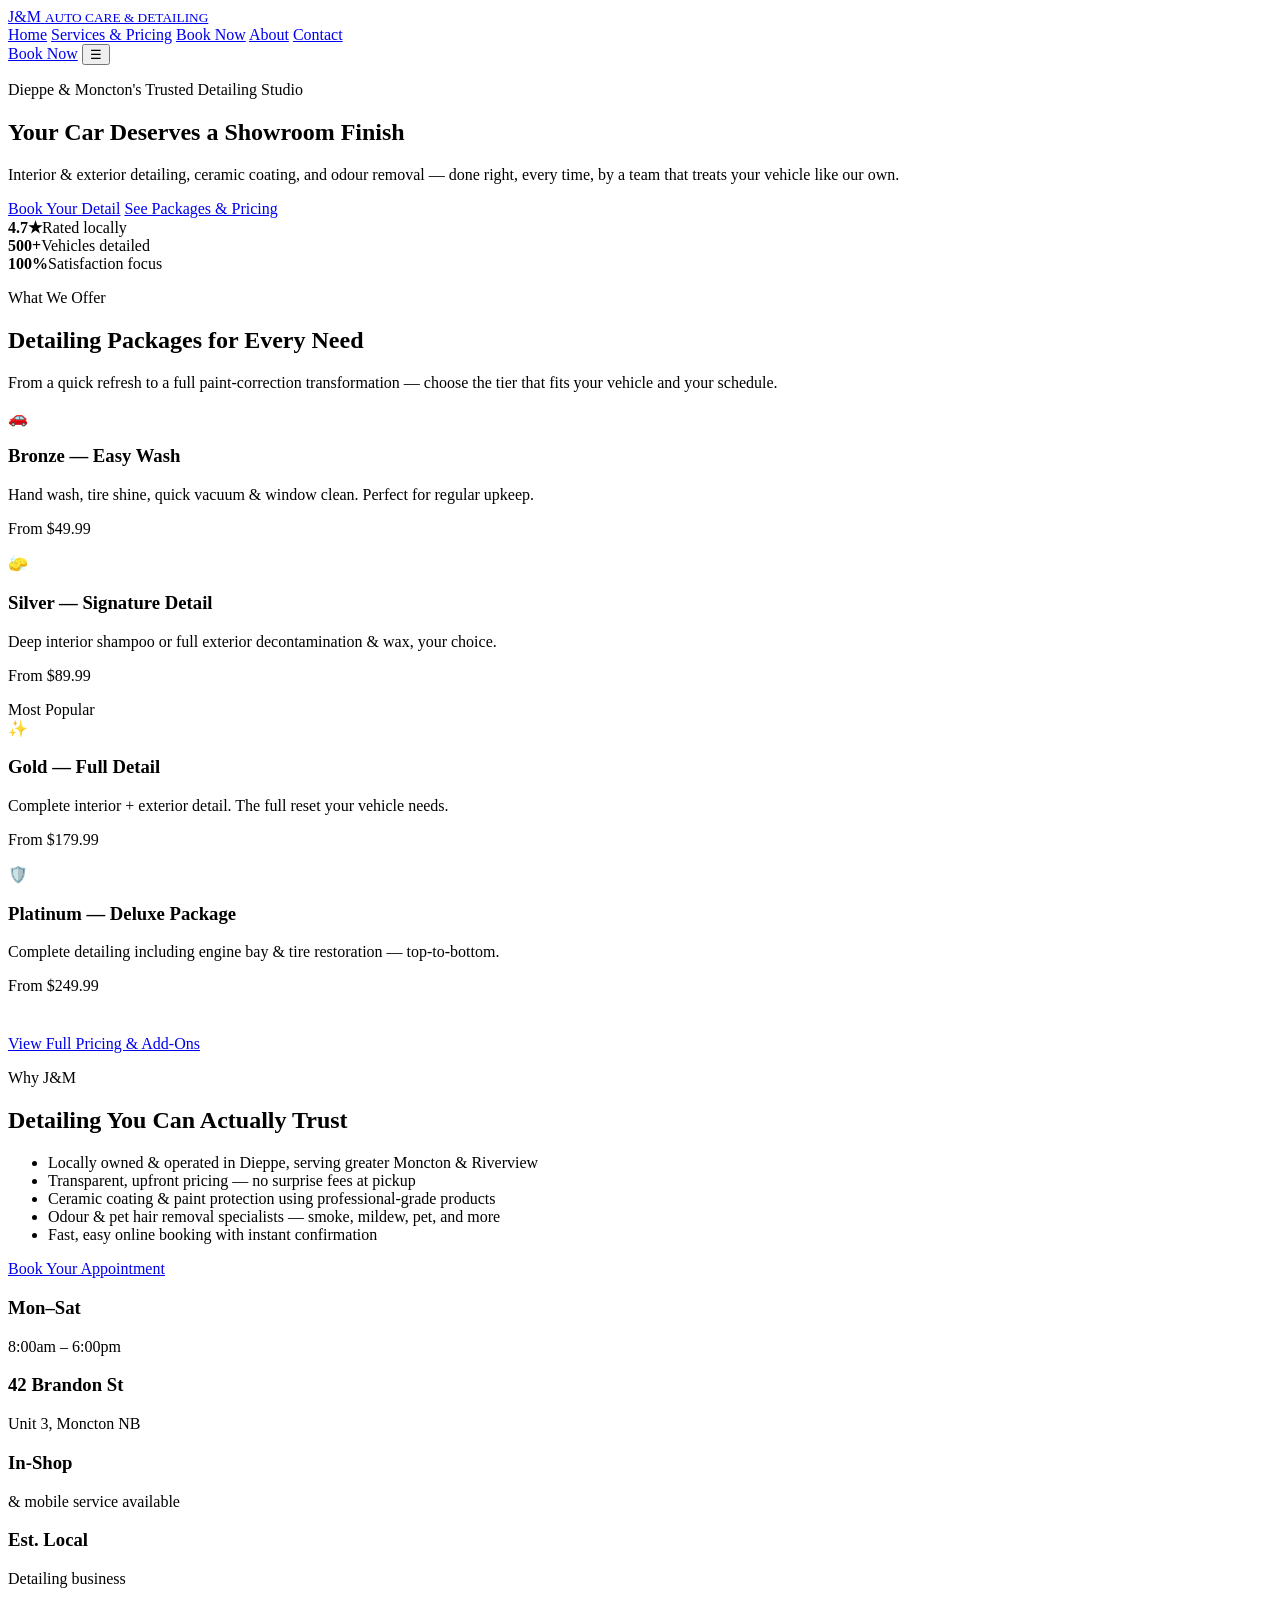
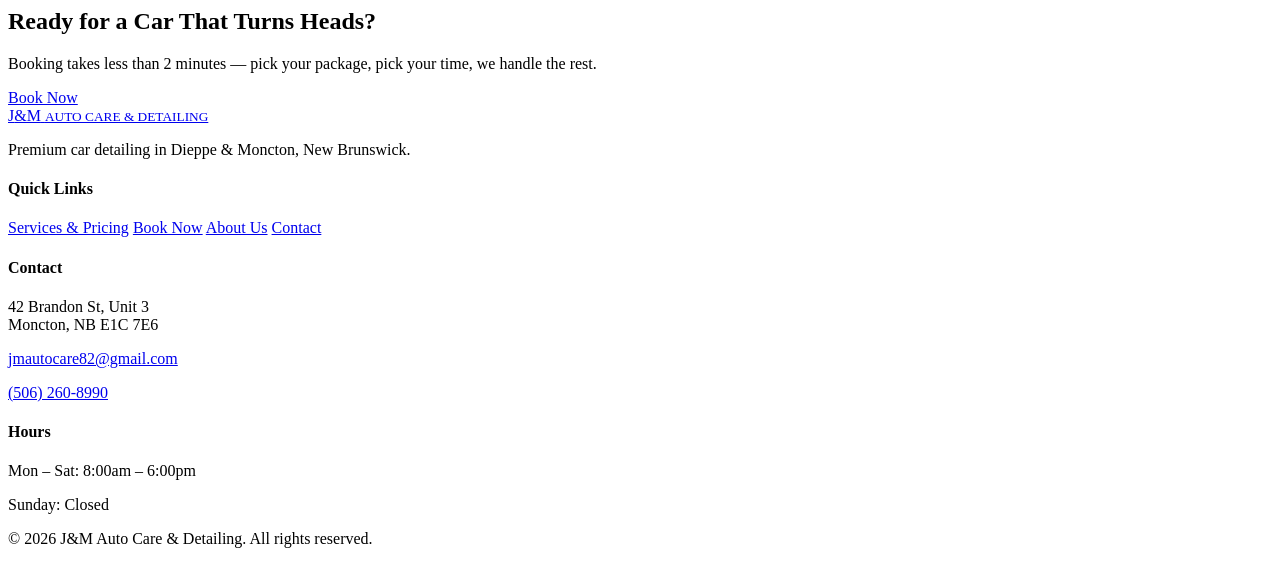
==== index.html @ 4fee1fb7 "Add homepage" ====
<!DOCTYPE html>
<html lang="en">
<head>
<meta charset="UTF-8">
<meta name="viewport" content="width=device-width, initial-scale=1.0">
<title>J&M Auto Care & Detailing | Premium Car Detailing in Dieppe & Moncton, NB</title>
<meta name="description" content="J&M Auto Care & Detailing offers premium interior & exterior car detailing, ceramic coating, and odour removal in Dieppe, Moncton & Riverview, NB. Book online in minutes.">
<link rel="stylesheet" href="style.css">
<link rel="preconnect" href="https://fonts.googleapis.com">
<link href="https://fonts.googleapis.com/css2?family=Poppins:wght@400;500;600;700;800&family=Playfair+Display:wght@700;800&display=swap" rel="stylesheet">
</head>
<body>

<header class="site-header">
  <div class="container header-inner">
    <a href="index.html" class="logo">J<span>&M</span> <small>AUTO CARE &amp; DETAILING</small></a>
    <nav class="main-nav" id="mainNav">
      <a href="index.html" class="active">Home</a>
      <a href="services.html">Services &amp; Pricing</a>
      <a href="booking.html">Book Now</a>
      <a href="about.html">About</a>
      <a href="contact.html">Contact</a>
    </nav>
    <a href="booking.html" class="btn btn-primary nav-cta">Book Now</a>
    <button class="hamburger" id="hamburger" aria-label="Menu">☰</button>
  </div>
</header>

<section class="hero">
  <div class="hero-overlay"></div>
  <div class="container hero-content">
    <p class="eyebrow">Dieppe &amp; Moncton's Trusted Detailing Studio</p>
    <h1>Your Car Deserves a <span>Showroom Finish</span></h1>
    <p class="hero-sub">Interior &amp; exterior detailing, ceramic coating, and odour removal — done right, every time, by a team that treats your vehicle like our own.</p>
    <div class="hero-actions">
      <a href="booking.html" class="btn btn-primary btn-lg">Book Your Detail</a>
      <a href="services.html" class="btn btn-outline btn-lg">See Packages &amp; Pricing</a>
    </div>
    <div class="hero-trust">
      <div class="trust-item"><strong>4.7★</strong><span>Rated locally</span></div>
      <div class="trust-item"><strong>500+</strong><span>Vehicles detailed</span></div>
      <div class="trust-item"><strong>100%</strong><span>Satisfaction focus</span></div>
    </div>
  </div>
</section>

<section class="section services-teaser">
  <div class="container">
    <p class="eyebrow center">What We Offer</p>
    <h2 class="center">Detailing Packages for Every Need</h2>
    <p class="section-sub center">From a quick refresh to a full paint-correction transformation — choose the tier that fits your vehicle and your schedule.</p>
    <div class="cards-grid">
      <div class="service-card">
        <div class="card-icon">🚗</div>
        <h3>Bronze — Easy Wash</h3>
        <p>Hand wash, tire shine, quick vacuum &amp; window clean. Perfect for regular upkeep.</p>
        <p class="price-from">From $49.99</p>
      </div>
      <div class="service-card">
        <div class="card-icon">🧽</div>
        <h3>Silver — Signature Detail</h3>
        <p>Deep interior shampoo or full exterior decontamination &amp; wax, your choice.</p>
        <p class="price-from">From $89.99</p>
      </div>
      <div class="service-card featured">
        <div class="badge">Most Popular</div>
        <div class="card-icon">✨</div>
        <h3>Gold — Full Detail</h3>
        <p>Complete interior + exterior detail. The full reset your vehicle needs.</p>
        <p class="price-from">From $179.99</p>
      </div>
      <div class="service-card">
        <div class="card-icon">🛡️</div>
        <h3>Platinum — Deluxe Package</h3>
        <p>Complete detailing including engine bay &amp; tire restoration — top-to-bottom.</p>
        <p class="price-from">From $249.99</p>
      </div>
    </div>
    <div class="center" style="margin-top:2.5rem;">
      <a href="services.html" class="btn btn-primary">View Full Pricing &amp; Add-Ons</a>
    </div>
  </div>
</section>

<section class="section why-us alt-bg">
  <div class="container why-grid">
    <div>
      <p class="eyebrow">Why J&amp;M</p>
      <h2>Detailing You Can Actually Trust</h2>
      <ul class="check-list">
        <li>Locally owned &amp; operated in Dieppe, serving greater Moncton &amp; Riverview</li>
        <li>Transparent, upfront pricing — no surprise fees at pickup</li>
        <li>Ceramic coating &amp; paint protection using professional-grade products</li>
        <li>Odour &amp; pet hair removal specialists — smoke, mildew, pet, and more</li>
        <li>Fast, easy online booking with instant confirmation</li>
      </ul>
      <a href="booking.html" class="btn btn-primary">Book Your Appointment</a>
    </div>
    <div class="why-stats">
      <div class="stat-box"><h3>Mon–Sat</h3><p>8:00am – 6:00pm</p></div>
      <div class="stat-box"><h3>42 Brandon St</h3><p>Unit 3, Moncton NB</p></div>
      <div class="stat-box"><h3>In-Shop</h3><p>&amp; mobile service available</p></div>
      <div class="stat-box"><h3>Est. Local</h3><p>Detailing business</p></div>
    </div>
  </div>
</section>

<section class="section cta-band">
  <div class="container center">
    <h2>Ready for a Car That Turns Heads?</h2>
    <p>Booking takes less than 2 minutes — pick your package, pick your time, we handle the rest.</p>
    <a href="booking.html" class="btn btn-primary btn-lg">Book Now</a>
  </div>
</section>

<footer class="site-footer">
  <div class="container footer-grid">
    <div>
      <a href="index.html" class="logo footer-logo">J<span>&M</span> <small>AUTO CARE &amp; DETAILING</small></a>
      <p>Premium car detailing in Dieppe &amp; Moncton, New Brunswick.</p>
    </div>
    <div>
      <h4>Quick Links</h4>
      <a href="services.html">Services &amp; Pricing</a>
      <a href="booking.html">Book Now</a>
      <a href="about.html">About Us</a>
      <a href="contact.html">Contact</a>
    </div>
    <div>
      <h4>Contact</h4>
      <p>42 Brandon St, Unit 3<br>Moncton, NB E1C 7E6</p>
      <p><a href="mailto:jmautocare82@gmail.com">jmautocare82@gmail.com</a></p>
      <p><a href="tel:+15062608990">(506) 260-8990</a></p>
    </div>
    <div>
      <h4>Hours</h4>
      <p>Mon – Sat: 8:00am – 6:00pm</p>
      <p>Sunday: Closed</p>
    </div>
  </div>
  <div class="container footer-bottom">
    <p>&copy; 2026 J&amp;M Auto Care &amp; Detailing. All rights reserved.</p>
  </div>
</footer>

<script src="script.js"></script>
</body>
</html>
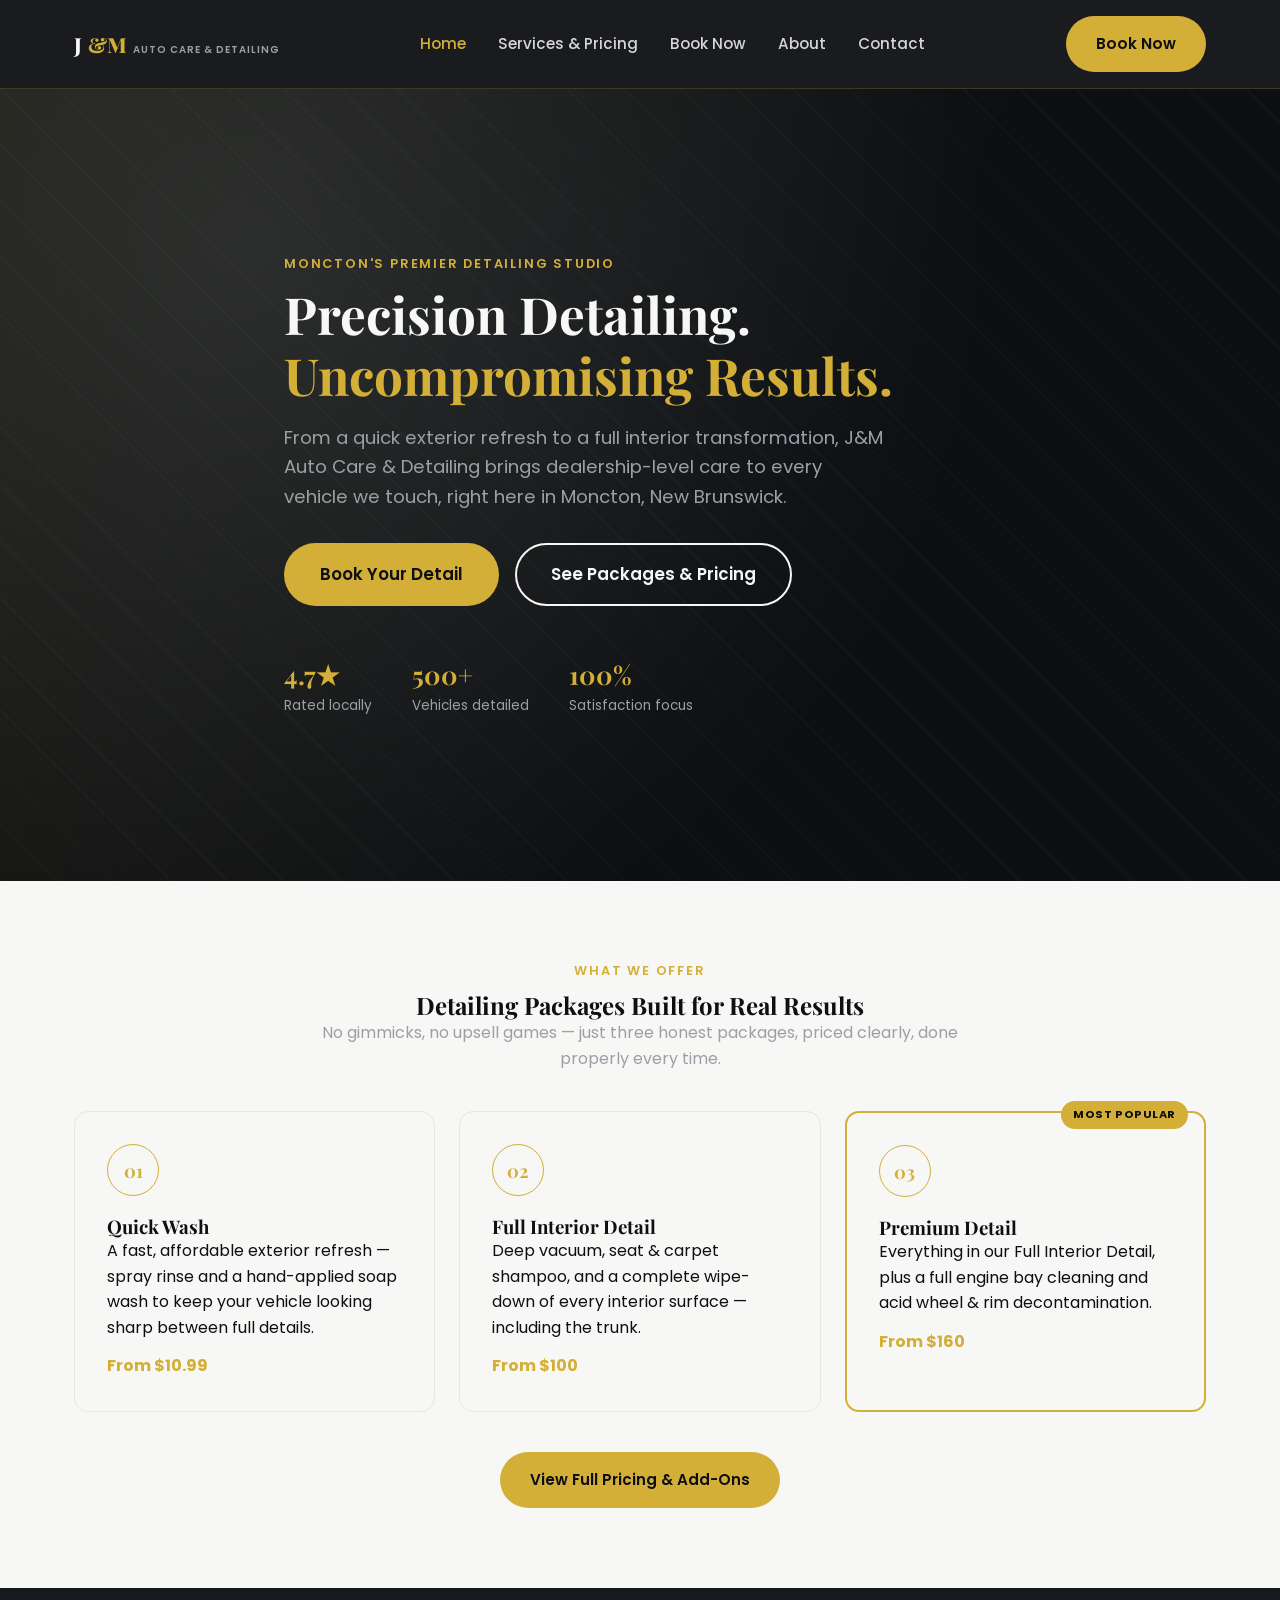
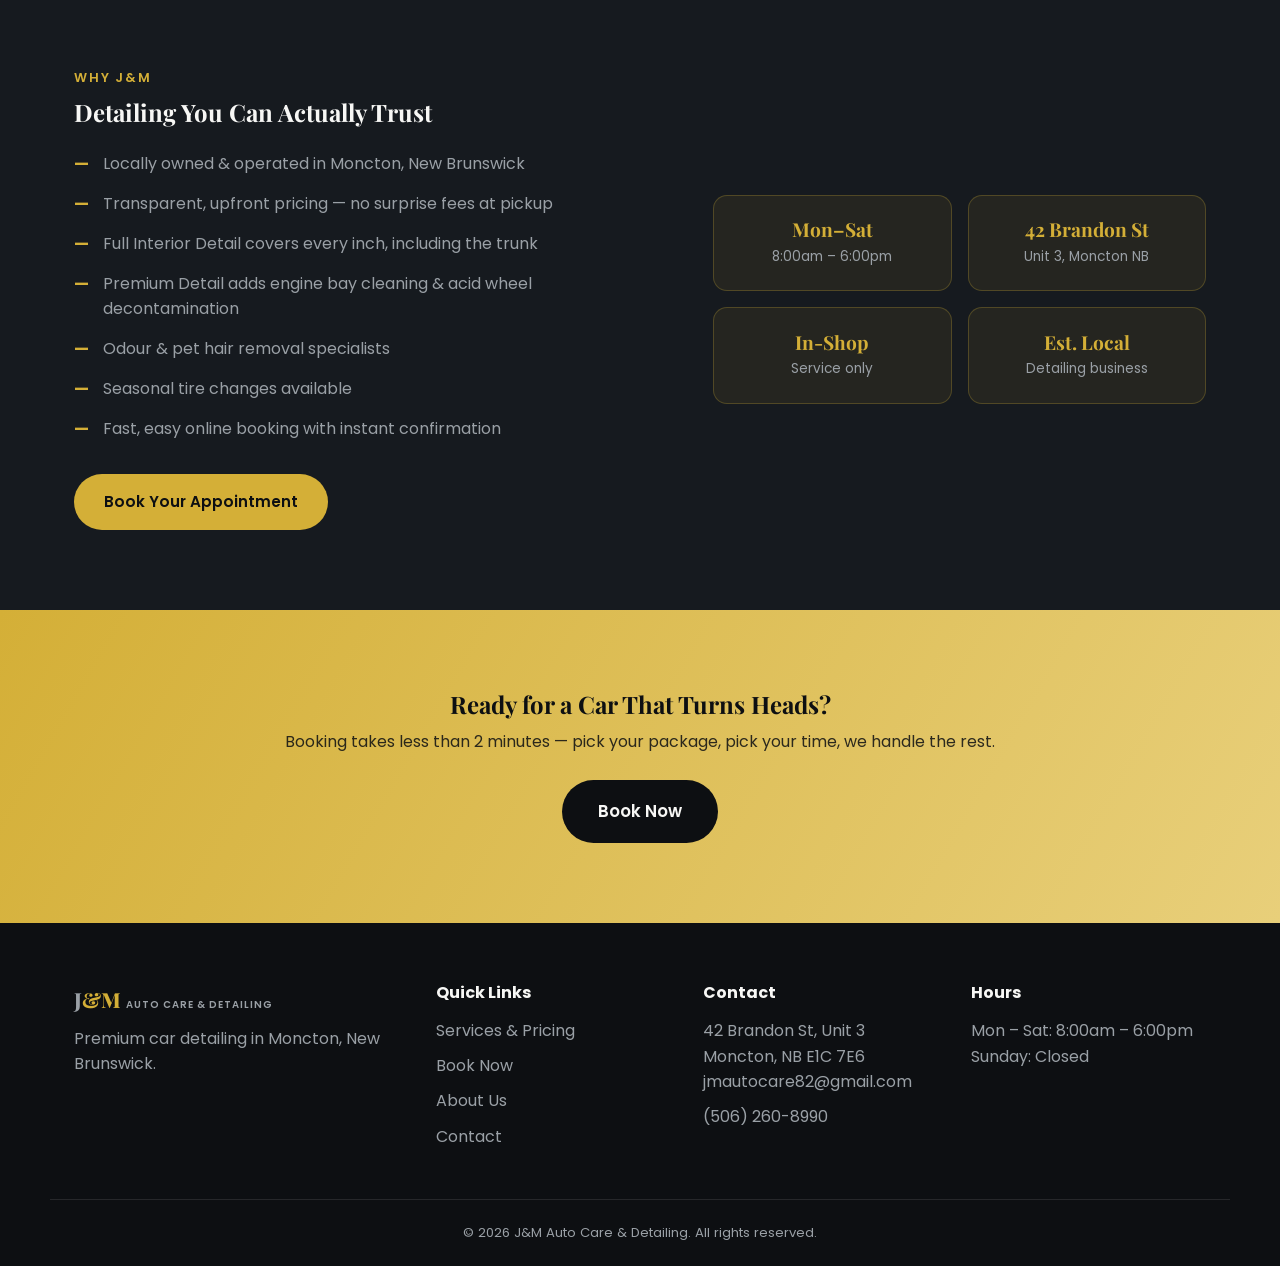
==== commit 380b8069: "Rebrand to Moncton-only, update pricing (Quick Wash, Full Interior, Premium), remove ceramic coating" ====
--- a/index.html
+++ b/index.html
@@ -3,8 +3,8 @@
 <head>
 <meta charset="UTF-8">
 <meta name="viewport" content="width=device-width, initial-scale=1.0">
-<title>J&M Auto Care & Detailing | Premium Car Detailing in Dieppe & Moncton, NB</title>
-<meta name="description" content="J&M Auto Care & Detailing offers premium interior & exterior car detailing, ceramic coating, and odour removal in Dieppe, Moncton & Riverview, NB. Book online in minutes.">
+<title>J&M Auto Care & Detailing | Premium Car Detailing in Moncton, NB</title>
+<meta name="description" content="J&M Auto Care & Detailing offers professional interior and exterior car detailing in Moncton, New Brunswick. Full interior detail, premium detail, and quick wash packages. Book online today.">
 <link rel="stylesheet" href="style.css">
 <link rel="preconnect" href="https://fonts.googleapis.com">
 <link href="https://fonts.googleapis.com/css2?family=Poppins:wght@400;500;600;700;800&family=Playfair+Display:wght@700;800&display=swap" rel="stylesheet">
@@ -22,22 +22,22 @@
       <a href="contact.html">Contact</a>
     </nav>
     <a href="booking.html" class="btn btn-primary nav-cta">Book Now</a>
-    <button class="hamburger" id="hamburger" aria-label="Menu">☰</button>
+    <button class="hamburger" id="hamburger" aria-label="Menu">&#9776;</button>
   </div>
 </header>
 
 <section class="hero">
   <div class="hero-overlay"></div>
   <div class="container hero-content">
-    <p class="eyebrow">Dieppe &amp; Moncton's Trusted Detailing Studio</p>
-    <h1>Your Car Deserves a <span>Showroom Finish</span></h1>
-    <p class="hero-sub">Interior &amp; exterior detailing, ceramic coating, and odour removal — done right, every time, by a team that treats your vehicle like our own.</p>
+    <p class="eyebrow">Moncton's Premier Detailing Studio</p>
+    <h1>Precision Detailing. <span>Uncompromising Results.</span></h1>
+    <p class="hero-sub">From a quick exterior refresh to a full interior transformation, J&amp;M Auto Care &amp; Detailing brings dealership-level care to every vehicle we touch, right here in Moncton, New Brunswick.</p>
     <div class="hero-actions">
       <a href="booking.html" class="btn btn-primary btn-lg">Book Your Detail</a>
       <a href="services.html" class="btn btn-outline btn-lg">See Packages &amp; Pricing</a>
     </div>
     <div class="hero-trust">
-      <div class="trust-item"><strong>4.7★</strong><span>Rated locally</span></div>
+      <div class="trust-item"><strong>4.7&#9733;</strong><span>Rated locally</span></div>
       <div class="trust-item"><strong>500+</strong><span>Vehicles detailed</span></div>
       <div class="trust-item"><strong>100%</strong><span>Satisfaction focus</span></div>
     </div>
@@ -47,33 +47,27 @@
 <section class="section services-teaser">
   <div class="container">
     <p class="eyebrow center">What We Offer</p>
-    <h2 class="center">Detailing Packages for Every Need</h2>
-    <p class="section-sub center">From a quick refresh to a full paint-correction transformation — choose the tier that fits your vehicle and your schedule.</p>
+    <h2 class="center">Detailing Packages Built for Real Results</h2>
+    <p class="section-sub center">No gimmicks, no upsell games — just three honest packages, priced clearly, done properly every time.</p>
     <div class="cards-grid">
       <div class="service-card">
-        <div class="card-icon">🚗</div>
-        <h3>Bronze — Easy Wash</h3>
-        <p>Hand wash, tire shine, quick vacuum &amp; window clean. Perfect for regular upkeep.</p>
-        <p class="price-from">From $49.99</p>
+        <div class="card-badge">01</div>
+        <h3>Quick Wash</h3>
+        <p>A fast, affordable exterior refresh — spray rinse and a hand-applied soap wash to keep your vehicle looking sharp between full details.</p>
+        <p class="price-from">From $10.99</p>
       </div>
       <div class="service-card">
-        <div class="card-icon">🧽</div>
-        <h3>Silver — Signature Detail</h3>
-        <p>Deep interior shampoo or full exterior decontamination &amp; wax, your choice.</p>
-        <p class="price-from">From $89.99</p>
+        <div class="card-badge">02</div>
+        <h3>Full Interior Detail</h3>
+        <p>Deep vacuum, seat &amp; carpet shampoo, and a complete wipe-down of every interior surface — including the trunk.</p>
+        <p class="price-from">From $100</p>
       </div>
       <div class="service-card featured">
         <div class="badge">Most Popular</div>
-        <div class="card-icon">✨</div>
-        <h3>Gold — Full Detail</h3>
-        <p>Complete interior + exterior detail. The full reset your vehicle needs.</p>
-        <p class="price-from">From $179.99</p>
-      </div>
-      <div class="service-card">
-        <div class="card-icon">🛡️</div>
-        <h3>Platinum — Deluxe Package</h3>
-        <p>Complete detailing including engine bay &amp; tire restoration — top-to-bottom.</p>
-        <p class="price-from">From $249.99</p>
+        <div class="card-badge">03</div>
+        <h3>Premium Detail</h3>
+        <p>Everything in our Full Interior Detail, plus a full engine bay cleaning and acid wheel &amp; rim decontamination.</p>
+        <p class="price-from">From $160</p>
       </div>
     </div>
     <div class="center" style="margin-top:2.5rem;">
@@ -88,18 +82,20 @@
       <p class="eyebrow">Why J&amp;M</p>
       <h2>Detailing You Can Actually Trust</h2>
       <ul class="check-list">
-        <li>Locally owned &amp; operated in Dieppe, serving greater Moncton &amp; Riverview</li>
-        <li>Transparent, upfront pricing — no surprise fees at pickup</li>
-        <li>Ceramic coating &amp; paint protection using professional-grade products</li>
-        <li>Odour &amp; pet hair removal specialists — smoke, mildew, pet, and more</li>
+        <li>Locally owned &amp; operated in Moncton, New Brunswick</li>
+        <li>Transparent, upfront pricing &mdash; no surprise fees at pickup</li>
+        <li>Full Interior Detail covers every inch, including the trunk</li>
+        <li>Premium Detail adds engine bay cleaning &amp; acid wheel decontamination</li>
+        <li>Odour &amp; pet hair removal specialists</li>
+        <li>Seasonal tire changes available</li>
         <li>Fast, easy online booking with instant confirmation</li>
       </ul>
       <a href="booking.html" class="btn btn-primary">Book Your Appointment</a>
     </div>
     <div class="why-stats">
-      <div class="stat-box"><h3>Mon–Sat</h3><p>8:00am – 6:00pm</p></div>
+      <div class="stat-box"><h3>Mon&ndash;Sat</h3><p>8:00am &ndash; 6:00pm</p></div>
       <div class="stat-box"><h3>42 Brandon St</h3><p>Unit 3, Moncton NB</p></div>
-      <div class="stat-box"><h3>In-Shop</h3><p>&amp; mobile service available</p></div>
+      <div class="stat-box"><h3>In-Shop</h3><p>Service only</p></div>
       <div class="stat-box"><h3>Est. Local</h3><p>Detailing business</p></div>
     </div>
   </div>
@@ -108,7 +104,7 @@
 <section class="section cta-band">
   <div class="container center">
     <h2>Ready for a Car That Turns Heads?</h2>
-    <p>Booking takes less than 2 minutes — pick your package, pick your time, we handle the rest.</p>
+    <p>Booking takes less than 2 minutes &mdash; pick your package, pick your time, we handle the rest.</p>
     <a href="booking.html" class="btn btn-primary btn-lg">Book Now</a>
   </div>
 </section>
@@ -117,7 +113,7 @@
   <div class="container footer-grid">
     <div>
       <a href="index.html" class="logo footer-logo">J<span>&M</span> <small>AUTO CARE &amp; DETAILING</small></a>
-      <p>Premium car detailing in Dieppe &amp; Moncton, New Brunswick.</p>
+      <p>Premium car detailing in Moncton, New Brunswick.</p>
     </div>
     <div>
       <h4>Quick Links</h4>
@@ -134,7 +130,7 @@
     </div>
     <div>
       <h4>Hours</h4>
-      <p>Mon – Sat: 8:00am – 6:00pm</p>
+      <p>Mon &ndash; Sat: 8:00am &ndash; 6:00pm</p>
       <p>Sunday: Closed</p>
     </div>
   </div>
--- a/style.css
+++ b/style.css
@@ -0,0 +1,219 @@
+:root{
+  --charcoal:#0d0f12;
+  --charcoal-2:#161a1f;
+  --gold:#d4af37;
+  --gold-light:#e8cf7a;
+  --white:#f7f7f5;
+  --grey:#9aa0a6;
+  --radius:14px;
+  --shadow:0 10px 30px rgba(0,0,0,.25);
+}
+*{box-sizing:border-box;margin:0;padding:0;}
+body{
+  font-family:'Poppins',sans-serif;
+  color:var(--charcoal);
+  background:var(--white);
+  line-height:1.6;
+  -webkit-font-smoothing:antialiased;
+}
+h1,h2,h3,h4{font-family:'Playfair Display',serif;line-height:1.2;}
+a{text-decoration:none;color:inherit;}
+img{max-width:100%;display:block;}
+.container{max-width:1180px;margin:0 auto;padding:0 24px;}
+.center{text-align:center;}
+.section{padding:80px 0;}
+.alt-bg{background:var(--charcoal-2);color:var(--white);}
+.eyebrow{
+  color:var(--gold);
+  font-weight:600;
+  letter-spacing:.14em;
+  text-transform:uppercase;
+  font-size:.8rem;
+  margin-bottom:.6rem;
+}
+.eyebrow.center{text-align:center;}
+.section-sub{max-width:640px;margin:0 auto 2.5rem;color:var(--grey);}
+.btn{
+  display:inline-block;
+  padding:14px 28px;
+  border-radius:999px;
+  font-weight:600;
+  border:2px solid transparent;
+  cursor:pointer;
+  transition:all .25s ease;
+  font-size:.95rem;
+}
+.btn-primary{background:var(--gold);color:var(--charcoal);}
+.btn-primary:hover{background:var(--gold-light);transform:translateY(-2px);}
+.btn-outline{border-color:var(--white);color:var(--white);}
+.btn-outline:hover{background:var(--white);color:var(--charcoal);}
+.btn-lg{padding:16px 34px;font-size:1.05rem;}
+.btn-block{width:100%;text-align:center;}
+.site-header{
+  position:sticky;top:0;z-index:50;
+  background:rgba(13,15,18,.95);
+  backdrop-filter:blur(6px);
+  border-bottom:1px solid rgba(212,175,55,.2);
+}
+.header-inner{
+  display:flex;align-items:center;justify-content:space-between;
+  padding:16px 24px;
+}
+.logo{
+  font-family:'Playfair Display',serif;
+  font-weight:800;font-size:1.3rem;color:var(--white);
+  display:flex;align-items:baseline;gap:6px;
+}
+.logo span{color:var(--gold);}
+.logo small{font-family:'Poppins',sans-serif;font-size:.62rem;letter-spacing:.1em;color:var(--grey);font-weight:600;}
+.main-nav{display:flex;gap:2rem;}
+.main-nav a{color:var(--white);font-weight:500;font-size:.95rem;opacity:.85;transition:opacity .2s;}
+.main-nav a:hover,.main-nav a.active{opacity:1;color:var(--gold);}
+.nav-cta{display:inline-block;}
+.hamburger{display:none;background:none;border:none;color:var(--white);font-size:1.6rem;cursor:pointer;}
+@media (max-width:860px){
+  .main-nav{
+    position:absolute;top:100%;left:0;right:0;
+    background:var(--charcoal);
+    flex-direction:column;gap:0;
+    max-height:0;overflow:hidden;
+    transition:max-height .3s ease;
+  }
+  .main-nav.open{max-height:400px;}
+  .main-nav a{padding:16px 24px;border-bottom:1px solid rgba(255,255,255,.06);}
+  .nav-cta{display:none;}
+  .hamburger{display:block;}
+}
+.hero{
+  position:relative;
+  min-height:88vh;
+  display:flex;align-items:center;
+  background:radial-gradient(circle at 20% 20%, #23272d 0%, var(--charcoal) 60%);
+  color:var(--white);
+  overflow:hidden;
+}
+.hero-overlay{
+  position:absolute;inset:0;
+  background:
+    linear-gradient(120deg, rgba(212,175,55,.08), transparent 60%),
+    repeating-linear-gradient(45deg, rgba(255,255,255,.02) 0 2px, transparent 2px 40px);
+}
+.hero-content{position:relative;z-index:2;max-width:760px;}
+.hero h1{font-size:3.2rem;margin:.4rem 0 1rem;}
+.hero h1 span{color:var(--gold);}
+.hero-sub{color:var(--grey);font-size:1.15rem;max-width:600px;margin-bottom:2rem;}
+.hero-actions{display:flex;gap:1rem;flex-wrap:wrap;margin-bottom:3rem;}
+.hero-trust{display:flex;gap:2.5rem;flex-wrap:wrap;}
+.trust-item{display:flex;flex-direction:column;}
+.trust-item strong{font-size:1.6rem;color:var(--gold);font-family:'Playfair Display',serif;}
+.trust-item span{color:var(--grey);font-size:.85rem;}
+@media (max-width:640px){.hero h1{font-size:2.1rem;}}
+.page-hero{
+  background:linear-gradient(120deg,var(--charcoal) 0%, #23272d 100%);
+  color:var(--white);
+  padding:110px 0 60px;
+}
+.page-hero h1{font-size:2.6rem;margin:.4rem 0 1rem;}
+.page-hero .hero-sub{color:var(--grey);max-width:700px;}
+.cards-grid{
+  display:grid;
+  grid-template-columns:repeat(auto-fit,minmax(240px,1fr));
+  gap:1.5rem;
+}
+.service-card{
+  background:var(--white);
+  border:1px solid #e6e6e2;
+  border-radius:var(--radius);
+  padding:2rem;
+  position:relative;
+  transition:transform .25s ease, box-shadow .25s ease;
+}
+.service-card:hover{transform:translateY(-6px);box-shadow:var(--shadow);}
+.service-card.featured{border:2px solid var(--gold);}
+.card-badge{
+  width:52px;height:52px;
+  border:1.5px solid var(--gold);
+  border-radius:50%;
+  display:flex;align-items:center;justify-content:center;
+  font-family:'Playfair Display',serif;
+  font-weight:700;font-size:1.15rem;
+  color:var(--gold);
+  margin-bottom:1.2rem;
+}
+.price-from{color:var(--gold);font-weight:700;margin-top:.8rem;}
+.badge{
+  position:absolute;top:-12px;right:16px;
+  background:var(--gold);color:var(--charcoal);
+  font-size:.7rem;font-weight:700;padding:5px 12px;border-radius:999px;
+  letter-spacing:.05em;text-transform:uppercase;
+}
+.why-grid{display:grid;grid-template-columns:1.2fr 1fr;gap:3rem;align-items:center;}
+.check-list{list-style:none;margin:1.5rem 0 2rem;}
+.check-list li{padding-left:1.8rem;position:relative;margin-bottom:.9rem;color:var(--grey);}
+.check-list li::before{content:"\2014";position:absolute;left:0;color:var(--gold);font-weight:700;}
+.why-stats{display:grid;grid-template-columns:1fr 1fr;gap:1rem;}
+.stat-box{background:rgba(212,175,55,.08);border:1px solid rgba(212,175,55,.25);border-radius:var(--radius);padding:1.4rem;text-align:center;}
+.stat-box h3{color:var(--gold);font-size:1.2rem;margin-bottom:.3rem;}
+.stat-box p{color:var(--grey);font-size:.85rem;}
+@media(max-width:860px){.why-grid{grid-template-columns:1fr;}}
+.cta-band{background:linear-gradient(120deg,var(--gold) 0%, var(--gold-light) 100%);color:var(--charcoal);}
+.cta-band h2{margin-bottom:.6rem;}
+.cta-band p{margin-bottom:1.6rem;opacity:.85;}
+.cta-band .btn-primary{background:var(--charcoal);color:var(--white);}
+.cta-band .btn-primary:hover{background:#000;}
+.pricing-table-wrap{margin-bottom:3rem;overflow-x:auto;}
+.pricing-table-wrap h2{margin-bottom:1.2rem;}
+.pricing-table{width:100%;border-collapse:collapse;min-width:640px;}
+.pricing-table th,.pricing-table td{padding:16px;text-align:left;border-bottom:1px solid #e6e6e2;}
+.pricing-table th{background:var(--charcoal);color:var(--white);font-weight:600;}
+.pricing-table tr.highlight-row{background:rgba(212,175,55,.08);}
+.pricing-table .est{color:var(--grey);font-size:.78rem;}
+.tag{background:var(--gold);color:var(--charcoal);font-size:.65rem;padding:3px 10px;border-radius:999px;margin-left:8px;text-transform:uppercase;font-weight:700;}
+.mobile-note{background:var(--charcoal-2);color:var(--white);border-radius:var(--radius);padding:1.8rem;}
+.mobile-note h3{color:var(--gold);margin-bottom:.5rem;}
+.booking-layout{display:grid;grid-template-columns:2.2fr 1fr;gap:2.5rem;align-items:start;}
+.booking-form{background:var(--white);border:1px solid #e6e6e2;border-radius:var(--radius);padding:2rem;}
+.form-grid{display:grid;grid-template-columns:1fr 1fr;gap:1.2rem;}
+.form-field{display:flex;flex-direction:column;gap:.4rem;}
+.form-field.full-width{grid-column:1 / -1;}
+.form-field label{font-weight:600;font-size:.88rem;}
+.form-field input,.form-field select,.form-field textarea{
+  padding:12px 14px;border:1px solid #d8d8d3;border-radius:8px;
+  font-family:'Poppins',sans-serif;font-size:.95rem;background:#fff;
+}
+.form-field input:focus,.form-field select:focus,.form-field textarea:focus{outline:2px solid var(--gold);border-color:var(--gold);}
+.checkbox-grid{display:grid;grid-template-columns:1fr 1fr;gap:.6rem;}
+.checkbox-item{display:flex;align-items:center;gap:.5rem;font-size:.88rem;font-weight:400;flex-direction:row;}
+.in-shop-note{background:rgba(212,175,55,.08);border:1px solid rgba(212,175,55,.25);border-radius:8px;padding:.9rem 1.1rem;font-size:.85rem;color:#555;}
+.price-summary{
+  background:rgba(212,175,55,.1);border:1px solid rgba(212,175,55,.3);
+  border-radius:10px;padding:1rem 1.2rem;font-size:1.1rem;
+}
+.price-summary strong{color:var(--gold);font-size:1.4rem;margin-left:.5rem;}
+.price-disclaimer{font-size:.78rem;color:var(--grey);margin-top:.3rem;}
+.booking-form button{margin-top:1.6rem;}
+.form-status{margin-top:1rem;font-weight:600;text-align:center;min-height:1.4rem;}
+.form-status.success{color:#1a7d3c;}
+.form-status.error{color:#c0392b;}
+.booking-sidebar{
+  background:var(--charcoal);color:var(--white);border-radius:var(--radius);
+  padding:2rem;position:sticky;top:100px;
+}
+.booking-sidebar h3{color:var(--gold);margin-bottom:.6rem;}
+.booking-sidebar hr{border:none;border-top:1px solid rgba(255,255,255,.15);margin:1.2rem 0;}
+.sidebar-phone a{font-size:1.3rem;color:var(--gold);font-weight:700;}
+@media(max-width:900px){.booking-layout{grid-template-columns:1fr;}.form-grid{grid-template-columns:1fr;}}
+.about-content{max-width:900px;margin:0 auto;}
+.about-content p{margin-bottom:1.2rem;color:#3a3a3a;}
+.contact-grid{display:grid;grid-template-columns:1fr 1.3fr;gap:2.5rem;align-items:start;}
+.info-block{margin-bottom:1.6rem;}
+.info-block h3{margin-bottom:.3rem;color:var(--gold);font-size:1.1rem;}
+@media(max-width:860px){.contact-grid{grid-template-columns:1fr;}}
+.site-footer{background:var(--charcoal);color:var(--grey);padding:60px 0 0;}
+.footer-grid{display:grid;grid-template-columns:1.4fr 1fr 1fr 1fr;gap:2rem;padding-bottom:2.5rem;}
+.footer-grid h4{color:var(--white);margin-bottom:1rem;font-family:'Poppins',sans-serif;font-size:1rem;}
+.footer-grid a{display:block;color:var(--grey);margin-bottom:.6rem;}
+.footer-grid a:hover{color:var(--gold);}
+.footer-logo{margin-bottom:.8rem;}
+.footer-bottom{border-top:1px solid rgba(255,255,255,.1);padding:1.4rem 0;text-align:center;font-size:.82rem;}
+@media(max-width:860px){.footer-grid{grid-template-columns:1fr 1fr;}}
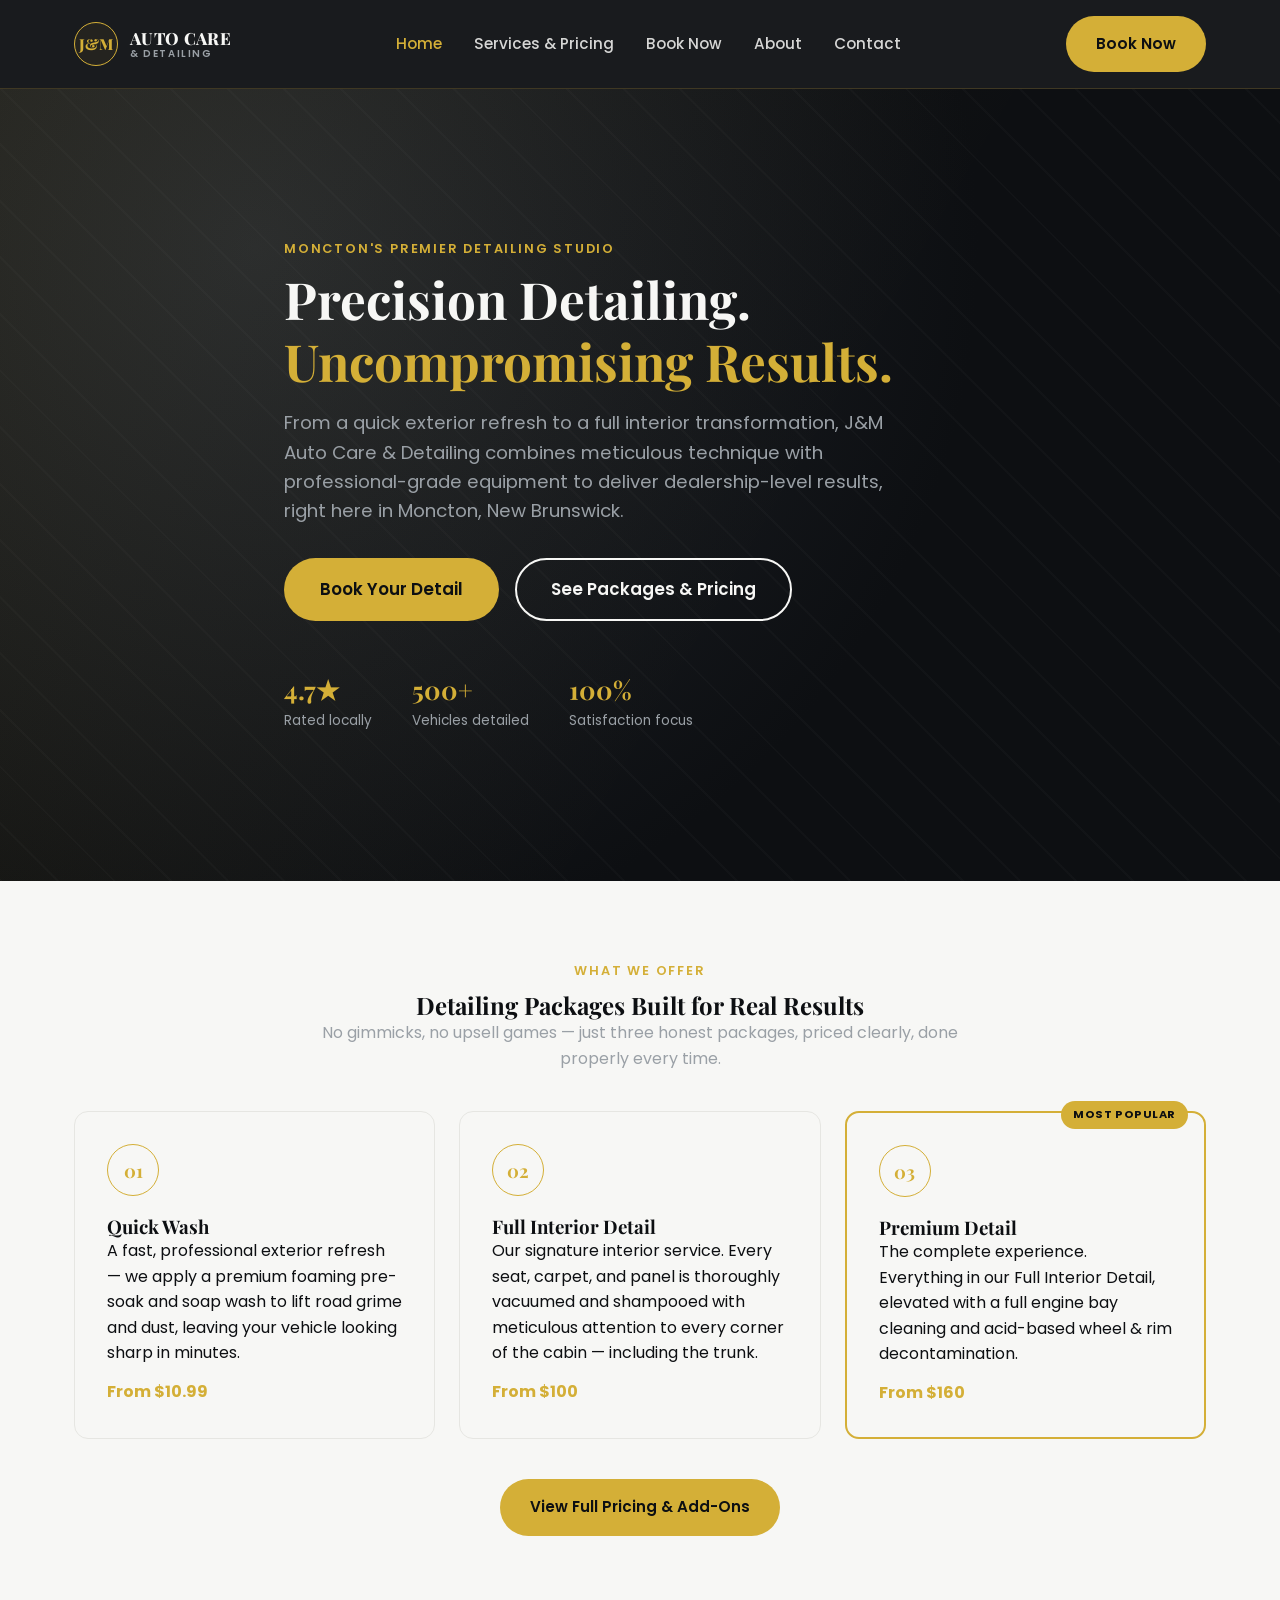
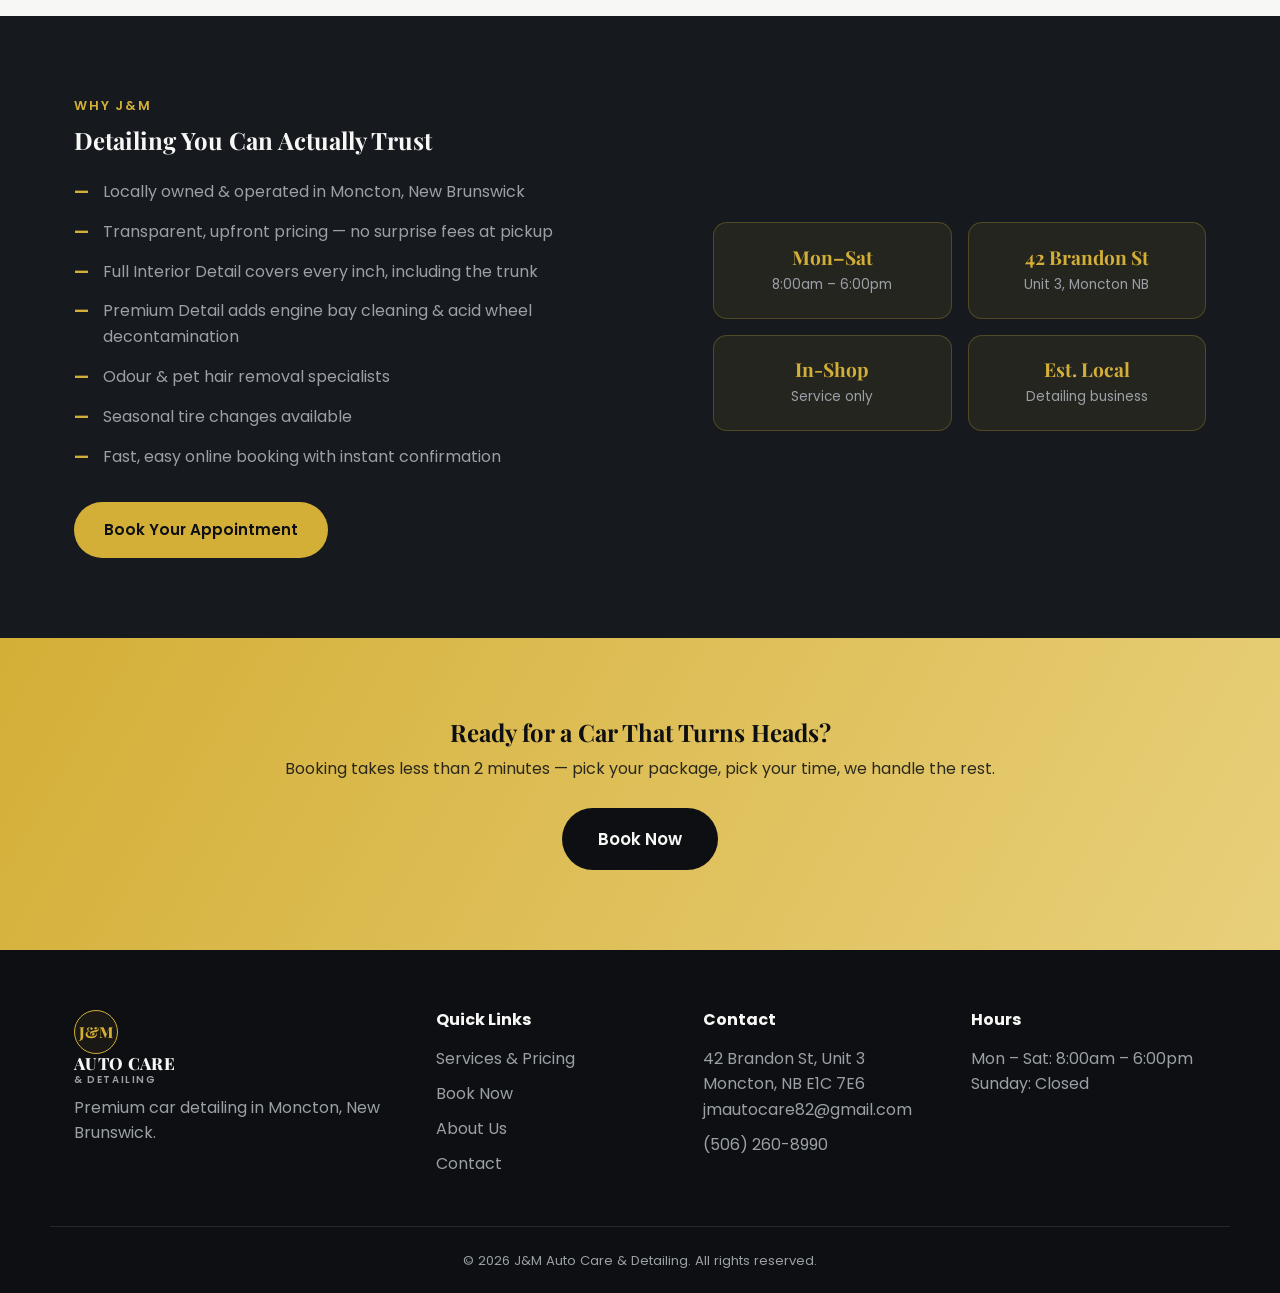
==== commit 8a941eb3: "Add premium logo, dynamic package pricing by vehicle type, optional email, flat SUV quick wash rate," ====
--- a/index.html
+++ b/index.html
@@ -13,7 +13,13 @@
 
 <header class="site-header">
   <div class="container header-inner">
-    <a href="index.html" class="logo">J<span>&M</span> <small>AUTO CARE &amp; DETAILING</small></a>
+    <a href="index.html" class="logo">
+      <span class="logo-mark">J&amp;M</span>
+      <span class="logo-text">
+        <span class="logo-title">AUTO CARE</span>
+        <span class="logo-subtitle">&amp; DETAILING</span>
+      </span>
+    </a>
     <nav class="main-nav" id="mainNav">
       <a href="index.html" class="active">Home</a>
       <a href="services.html">Services &amp; Pricing</a>
@@ -31,7 +37,7 @@
   <div class="container hero-content">
     <p class="eyebrow">Moncton's Premier Detailing Studio</p>
     <h1>Precision Detailing. <span>Uncompromising Results.</span></h1>
-    <p class="hero-sub">From a quick exterior refresh to a full interior transformation, J&amp;M Auto Care &amp; Detailing brings dealership-level care to every vehicle we touch, right here in Moncton, New Brunswick.</p>
+    <p class="hero-sub">From a quick exterior refresh to a full interior transformation, J&amp;M Auto Care &amp; Detailing combines meticulous technique with professional-grade equipment to deliver dealership-level results, right here in Moncton, New Brunswick.</p>
     <div class="hero-actions">
       <a href="booking.html" class="btn btn-primary btn-lg">Book Your Detail</a>
       <a href="services.html" class="btn btn-outline btn-lg">See Packages &amp; Pricing</a>
@@ -48,25 +54,25 @@
   <div class="container">
     <p class="eyebrow center">What We Offer</p>
     <h2 class="center">Detailing Packages Built for Real Results</h2>
-    <p class="section-sub center">No gimmicks, no upsell games — just three honest packages, priced clearly, done properly every time.</p>
+    <p class="section-sub center">No gimmicks, no upsell games &mdash; just three honest packages, priced clearly, done properly every time.</p>
     <div class="cards-grid">
       <div class="service-card">
         <div class="card-badge">01</div>
         <h3>Quick Wash</h3>
-        <p>A fast, affordable exterior refresh — spray rinse and a hand-applied soap wash to keep your vehicle looking sharp between full details.</p>
+        <p>A fast, professional exterior refresh &mdash; we apply a premium foaming pre-soak and soap wash to lift road grime and dust, leaving your vehicle looking sharp in minutes.</p>
         <p class="price-from">From $10.99</p>
       </div>
       <div class="service-card">
         <div class="card-badge">02</div>
         <h3>Full Interior Detail</h3>
-        <p>Deep vacuum, seat &amp; carpet shampoo, and a complete wipe-down of every interior surface — including the trunk.</p>
+        <p>Our signature interior service. Every seat, carpet, and panel is thoroughly vacuumed and shampooed with meticulous attention to every corner of the cabin &mdash; including the trunk.</p>
         <p class="price-from">From $100</p>
       </div>
       <div class="service-card featured">
         <div class="badge">Most Popular</div>
         <div class="card-badge">03</div>
         <h3>Premium Detail</h3>
-        <p>Everything in our Full Interior Detail, plus a full engine bay cleaning and acid wheel &amp; rim decontamination.</p>
+        <p>The complete experience. Everything in our Full Interior Detail, elevated with a full engine bay cleaning and acid-based wheel &amp; rim decontamination.</p>
         <p class="price-from">From $160</p>
       </div>
     </div>
@@ -112,7 +118,13 @@
 <footer class="site-footer">
   <div class="container footer-grid">
     <div>
-      <a href="index.html" class="logo footer-logo">J<span>&M</span> <small>AUTO CARE &amp; DETAILING</small></a>
+      <a href="index.html" class="logo footer-logo">
+        <span class="logo-mark">J&amp;M</span>
+        <span class="logo-text">
+          <span class="logo-title">AUTO CARE</span>
+          <span class="logo-subtitle">&amp; DETAILING</span>
+        </span>
+      </a>
       <p>Premium car detailing in Moncton, New Brunswick.</p>
     </div>
     <div>
--- a/style.css
+++ b/style.css
@@ -60,12 +60,22 @@
   padding:16px 24px;
 }
 .logo{
+  display:flex;align-items:center;gap:12px;
+}
+.logo-mark{
+  width:44px;height:44px;flex-shrink:0;
+  border:1.5px solid var(--gold);
+  border-radius:50%;
+  display:flex;align-items:center;justify-content:center;
   font-family:'Playfair Display',serif;
-  font-weight:800;font-size:1.3rem;color:var(--white);
-  display:flex;align-items:baseline;gap:6px;
-}
-.logo span{color:var(--gold);}
-.logo small{font-family:'Poppins',sans-serif;font-size:.62rem;letter-spacing:.1em;color:var(--grey);font-weight:600;}
+  font-weight:800;font-size:.95rem;
+  color:var(--gold);
+  background:rgba(212,175,55,.06);
+}
+.logo-text{display:flex;flex-direction:column;line-height:1.15;}
+.logo-title{font-family:'Playfair Display',serif;font-weight:800;font-size:1.05rem;color:var(--white);letter-spacing:.02em;}
+.logo-subtitle{font-family:'Poppins',sans-serif;font-size:.62rem;letter-spacing:.16em;color:var(--grey);font-weight:600;text-transform:uppercase;}
+.footer-logo .logo-title{color:var(--white);}
 .main-nav{display:flex;gap:2rem;}
 .main-nav a{color:var(--white);font-weight:500;font-size:.95rem;opacity:.85;transition:opacity .2s;}
 .main-nav a:hover,.main-nav a.active{opacity:1;color:var(--gold);}
@@ -182,6 +192,7 @@
   font-family:'Poppins',sans-serif;font-size:.95rem;background:#fff;
 }
 .form-field input:focus,.form-field select:focus,.form-field textarea:focus{outline:2px solid var(--gold);border-color:var(--gold);}
+.form-field select:disabled{background:#f0f0ee;color:#999;cursor:not-allowed;}
 .checkbox-grid{display:grid;grid-template-columns:1fr 1fr;gap:.6rem;}
 .checkbox-item{display:flex;align-items:center;gap:.5rem;font-size:.88rem;font-weight:400;flex-direction:row;}
 .in-shop-note{background:rgba(212,175,55,.08);border:1px solid rgba(212,175,55,.25);border-radius:8px;padding:.9rem 1.1rem;font-size:.85rem;color:#555;}
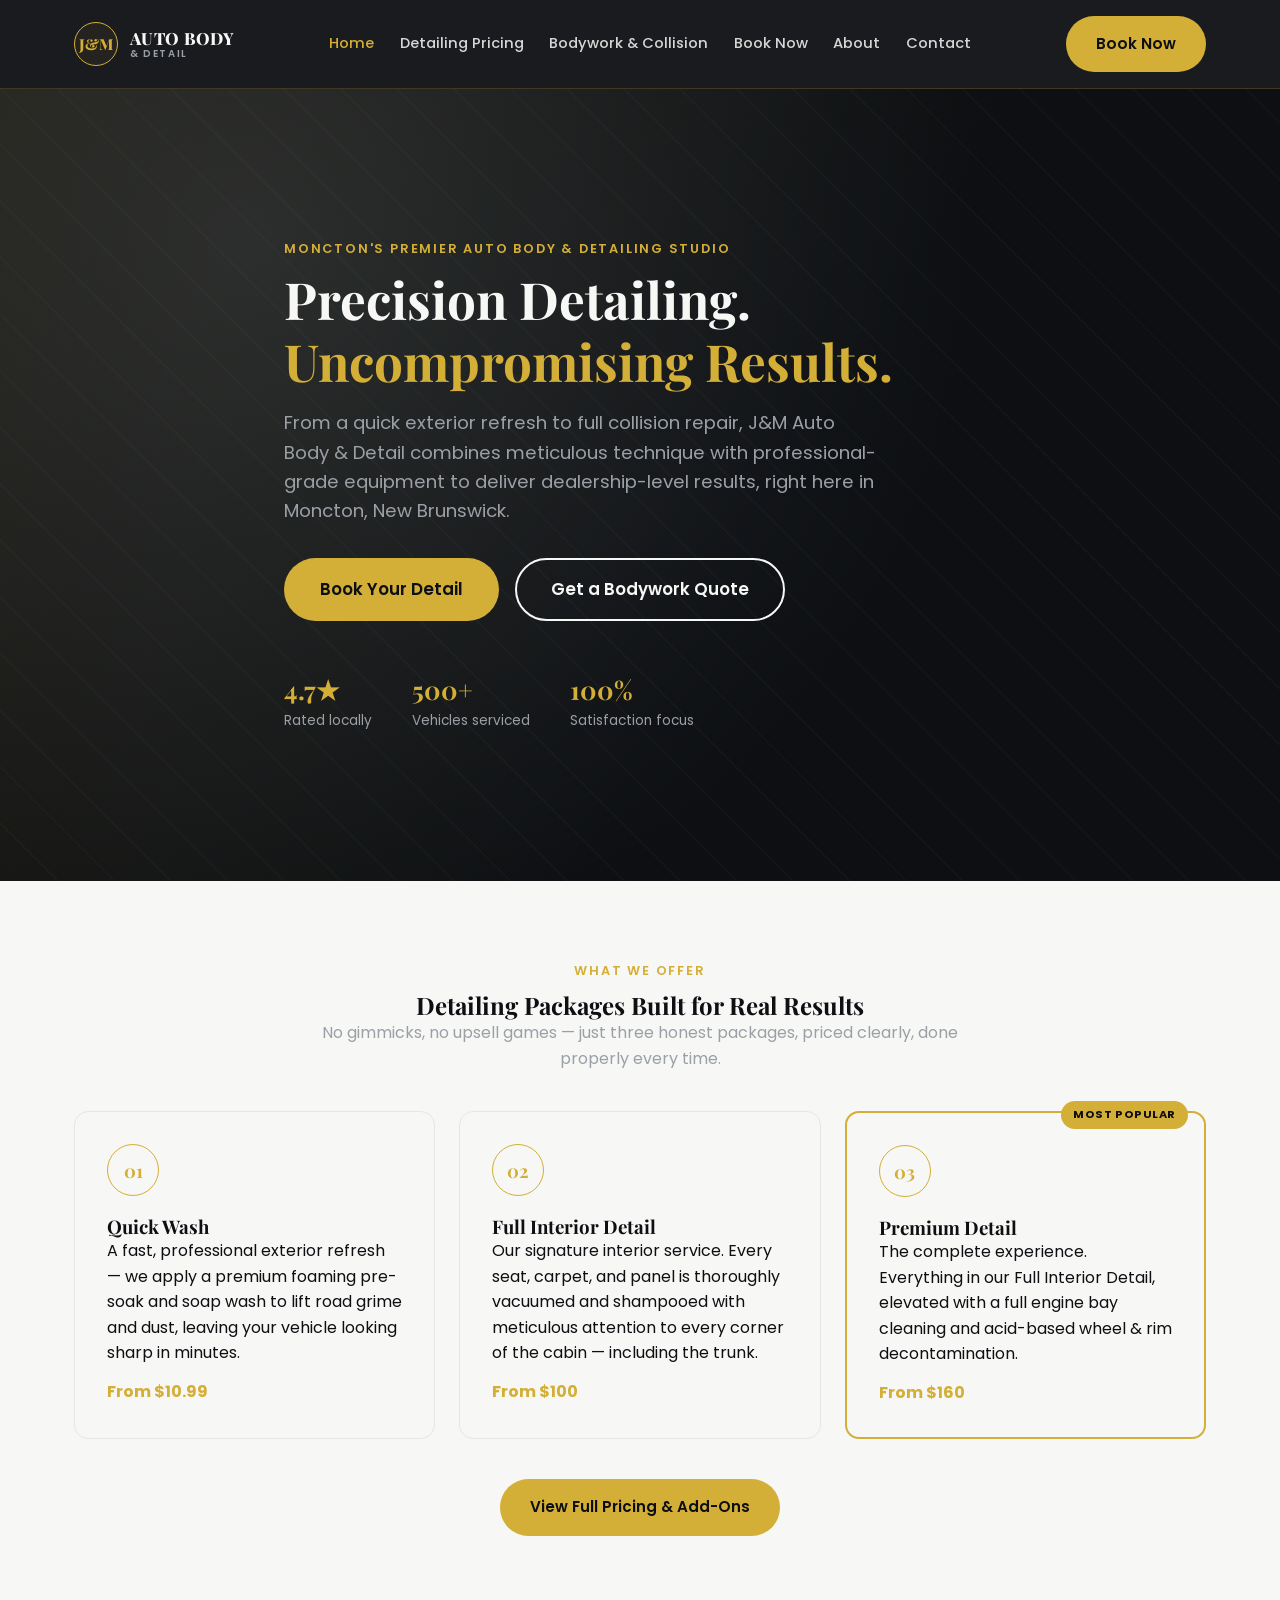
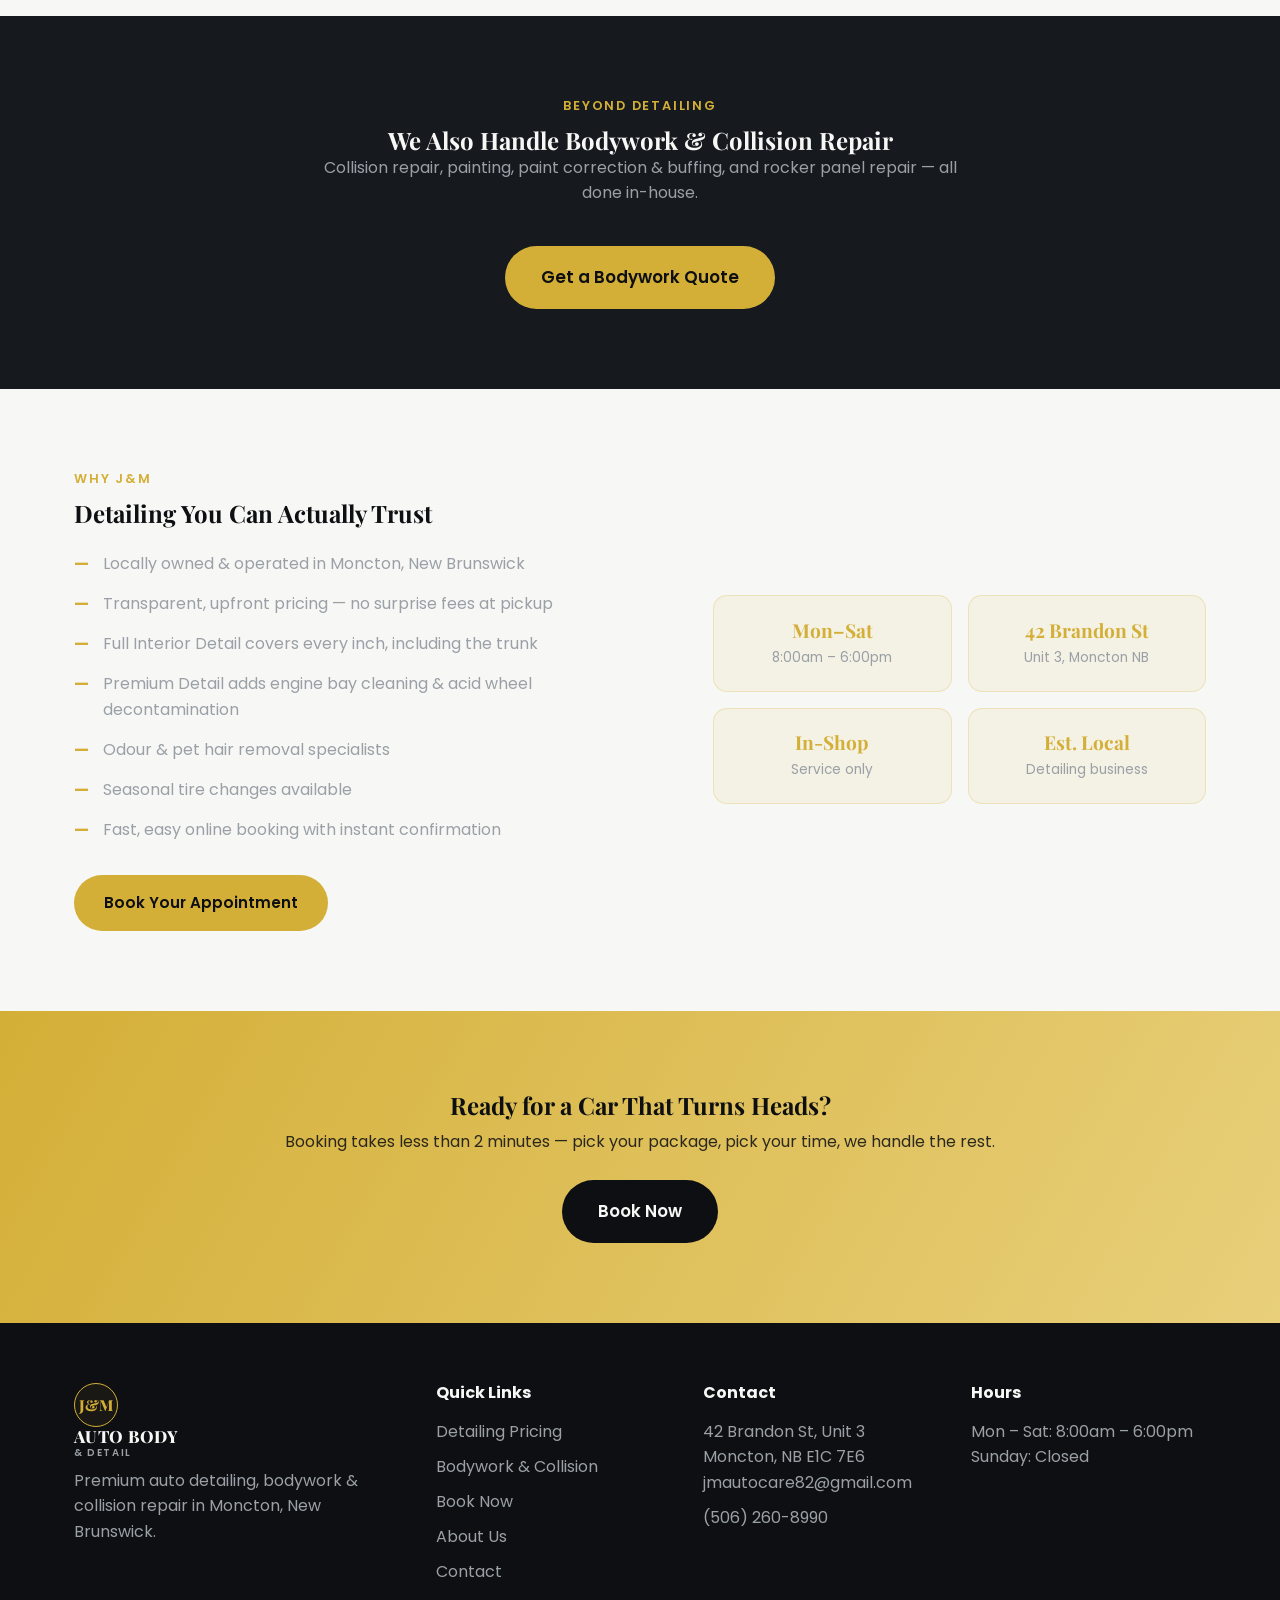
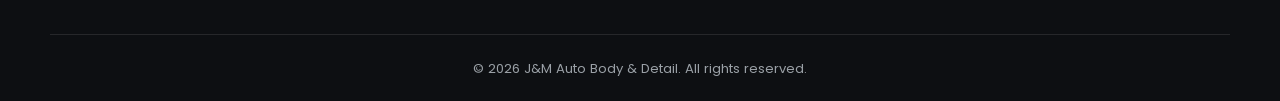
==== commit 40146238: "Rebrand to J&M Auto Body & Detail; add Bodywork & Collision quote page with photo upload" ====
--- a/index.html
+++ b/index.html
@@ -3,8 +3,8 @@
 <head>
 <meta charset="UTF-8">
 <meta name="viewport" content="width=device-width, initial-scale=1.0">
-<title>J&M Auto Care & Detailing | Premium Car Detailing in Moncton, NB</title>
-<meta name="description" content="J&M Auto Care & Detailing offers professional interior and exterior car detailing in Moncton, New Brunswick. Full interior detail, premium detail, and quick wash packages. Book online today.">
+<title>J&M Auto Body & Detail | Detailing, Bodywork & Collision Repair in Moncton, NB</title>
+<meta name="description" content="J&M Auto Body & Detail offers professional car detailing, collision repair, painting, and paint correction in Moncton, New Brunswick.">
 <link rel="stylesheet" href="style.css">
 <link rel="preconnect" href="https://fonts.googleapis.com">
 <link href="https://fonts.googleapis.com/css2?family=Poppins:wght@400;500;600;700;800&family=Playfair+Display:wght@700;800&display=swap" rel="stylesheet">
@@ -16,13 +16,14 @@
     <a href="index.html" class="logo">
       <span class="logo-mark">J&amp;M</span>
       <span class="logo-text">
-        <span class="logo-title">AUTO CARE</span>
-        <span class="logo-subtitle">&amp; DETAILING</span>
+        <span class="logo-title">AUTO BODY</span>
+        <span class="logo-subtitle">&amp; DETAIL</span>
       </span>
     </a>
     <nav class="main-nav" id="mainNav">
       <a href="index.html" class="active">Home</a>
-      <a href="services.html">Services &amp; Pricing</a>
+      <a href="services.html">Detailing Pricing</a>
+      <a href="bodywork.html">Bodywork &amp; Collision</a>
       <a href="booking.html">Book Now</a>
       <a href="about.html">About</a>
       <a href="contact.html">Contact</a>
@@ -35,16 +36,16 @@
 <section class="hero">
   <div class="hero-overlay"></div>
   <div class="container hero-content">
-    <p class="eyebrow">Moncton's Premier Detailing Studio</p>
+    <p class="eyebrow">Moncton's Premier Auto Body &amp; Detailing Studio</p>
     <h1>Precision Detailing. <span>Uncompromising Results.</span></h1>
-    <p class="hero-sub">From a quick exterior refresh to a full interior transformation, J&amp;M Auto Care &amp; Detailing combines meticulous technique with professional-grade equipment to deliver dealership-level results, right here in Moncton, New Brunswick.</p>
+    <p class="hero-sub">From a quick exterior refresh to full collision repair, J&amp;M Auto Body &amp; Detail combines meticulous technique with professional-grade equipment to deliver dealership-level results, right here in Moncton, New Brunswick.</p>
     <div class="hero-actions">
       <a href="booking.html" class="btn btn-primary btn-lg">Book Your Detail</a>
-      <a href="services.html" class="btn btn-outline btn-lg">See Packages &amp; Pricing</a>
+      <a href="bodywork.html" class="btn btn-outline btn-lg">Get a Bodywork Quote</a>
     </div>
     <div class="hero-trust">
       <div class="trust-item"><strong>4.7&#9733;</strong><span>Rated locally</span></div>
-      <div class="trust-item"><strong>500+</strong><span>Vehicles detailed</span></div>
+      <div class="trust-item"><strong>500+</strong><span>Vehicles serviced</span></div>
       <div class="trust-item"><strong>100%</strong><span>Satisfaction focus</span></div>
     </div>
   </div>
@@ -83,6 +84,17 @@
 </section>
 
 <section class="section why-us alt-bg">
+  <div class="container">
+    <p class="eyebrow center">Beyond Detailing</p>
+    <h2 class="center">We Also Handle Bodywork &amp; Collision Repair</h2>
+    <p class="section-sub center" style="color:var(--grey);">Collision repair, painting, paint correction &amp; buffing, and rocker panel repair &mdash; all done in-house.</p>
+    <div class="center">
+      <a href="bodywork.html" class="btn btn-primary btn-lg">Get a Bodywork Quote</a>
+    </div>
+  </div>
+</section>
+
+<section class="section why-us">
   <div class="container why-grid">
     <div>
       <p class="eyebrow">Why J&amp;M</p>
@@ -121,15 +133,16 @@
       <a href="index.html" class="logo footer-logo">
         <span class="logo-mark">J&amp;M</span>
         <span class="logo-text">
-          <span class="logo-title">AUTO CARE</span>
-          <span class="logo-subtitle">&amp; DETAILING</span>
+          <span class="logo-title">AUTO BODY</span>
+          <span class="logo-subtitle">&amp; DETAIL</span>
         </span>
       </a>
-      <p>Premium car detailing in Moncton, New Brunswick.</p>
+      <p>Premium auto detailing, bodywork &amp; collision repair in Moncton, New Brunswick.</p>
     </div>
     <div>
       <h4>Quick Links</h4>
-      <a href="services.html">Services &amp; Pricing</a>
+      <a href="services.html">Detailing Pricing</a>
+      <a href="bodywork.html">Bodywork &amp; Collision</a>
       <a href="booking.html">Book Now</a>
       <a href="about.html">About Us</a>
       <a href="contact.html">Contact</a>
@@ -147,7 +160,7 @@
     </div>
   </div>
   <div class="container footer-bottom">
-    <p>&copy; 2026 J&amp;M Auto Care &amp; Detailing. All rights reserved.</p>
+    <p>&copy; 2026 J&amp;M Auto Body &amp; Detail. All rights reserved.</p>
   </div>
 </footer>
 
--- a/style.css
+++ b/style.css
@@ -23,6 +23,7 @@
 .center{text-align:center;}
 .section{padding:80px 0;}
 .alt-bg{background:var(--charcoal-2);color:var(--white);}
+.alt-bg .section-sub{color:var(--grey);}
 .eyebrow{
   color:var(--gold);
   font-weight:600;
@@ -76,12 +77,12 @@
 .logo-title{font-family:'Playfair Display',serif;font-weight:800;font-size:1.05rem;color:var(--white);letter-spacing:.02em;}
 .logo-subtitle{font-family:'Poppins',sans-serif;font-size:.62rem;letter-spacing:.16em;color:var(--grey);font-weight:600;text-transform:uppercase;}
 .footer-logo .logo-title{color:var(--white);}
-.main-nav{display:flex;gap:2rem;}
-.main-nav a{color:var(--white);font-weight:500;font-size:.95rem;opacity:.85;transition:opacity .2s;}
+.main-nav{display:flex;gap:1.6rem;flex-wrap:wrap;}
+.main-nav a{color:var(--white);font-weight:500;font-size:.92rem;opacity:.85;transition:opacity .2s;white-space:nowrap;}
 .main-nav a:hover,.main-nav a.active{opacity:1;color:var(--gold);}
 .nav-cta{display:inline-block;}
 .hamburger{display:none;background:none;border:none;color:var(--white);font-size:1.6rem;cursor:pointer;}
-@media (max-width:860px){
+@media (max-width:1024px){
   .main-nav{
     position:absolute;top:100%;left:0;right:0;
     background:var(--charcoal);
@@ -89,7 +90,7 @@
     max-height:0;overflow:hidden;
     transition:max-height .3s ease;
   }
-  .main-nav.open{max-height:400px;}
+  .main-nav.open{max-height:500px;}
   .main-nav a{padding:16px 24px;border-bottom:1px solid rgba(255,255,255,.06);}
   .nav-cta{display:none;}
   .hamburger{display:block;}
@@ -191,6 +192,7 @@
   padding:12px 14px;border:1px solid #d8d8d3;border-radius:8px;
   font-family:'Poppins',sans-serif;font-size:.95rem;background:#fff;
 }
+.form-field input[type="file"]{padding:8px 4px;border:1px dashed #d8d8d3;}
 .form-field input:focus,.form-field select:focus,.form-field textarea:focus{outline:2px solid var(--gold);border-color:var(--gold);}
 .form-field select:disabled{background:#f0f0ee;color:#999;cursor:not-allowed;}
 .checkbox-grid{display:grid;grid-template-columns:1fr 1fr;gap:.6rem;}
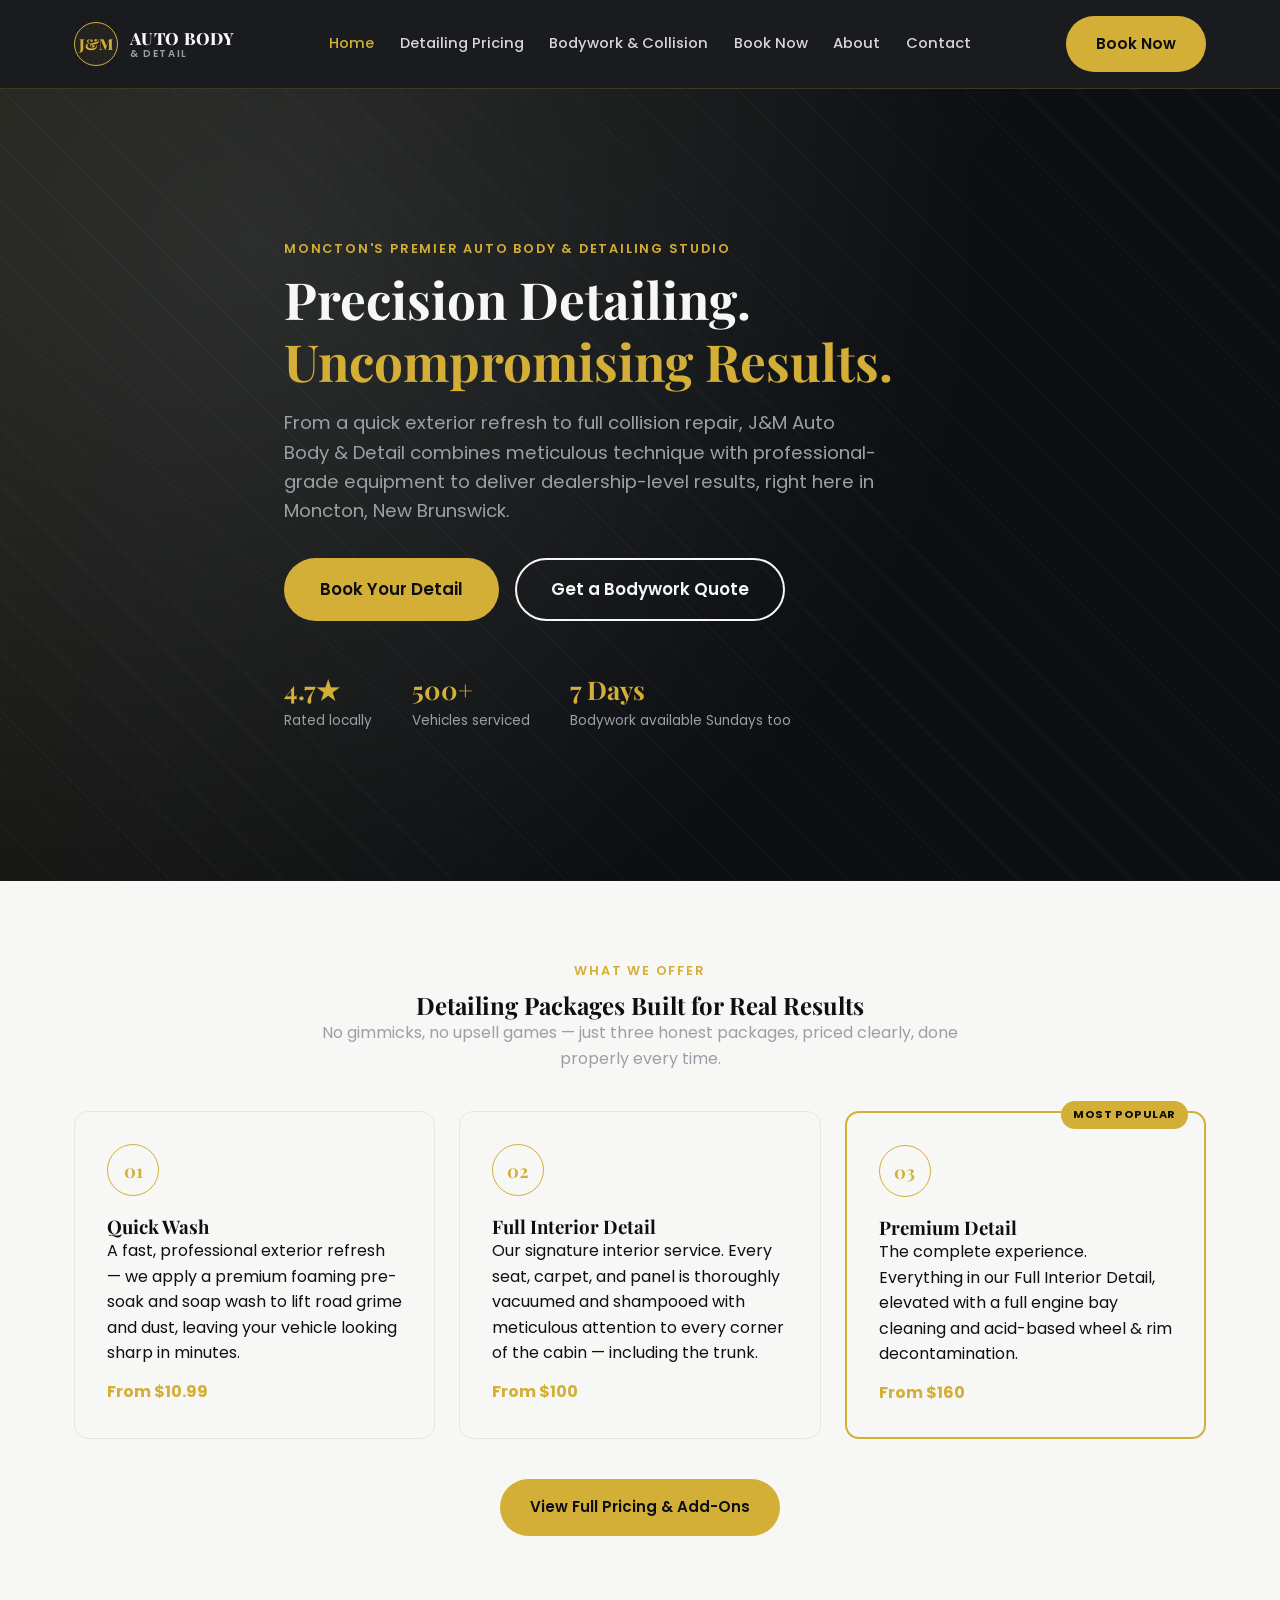
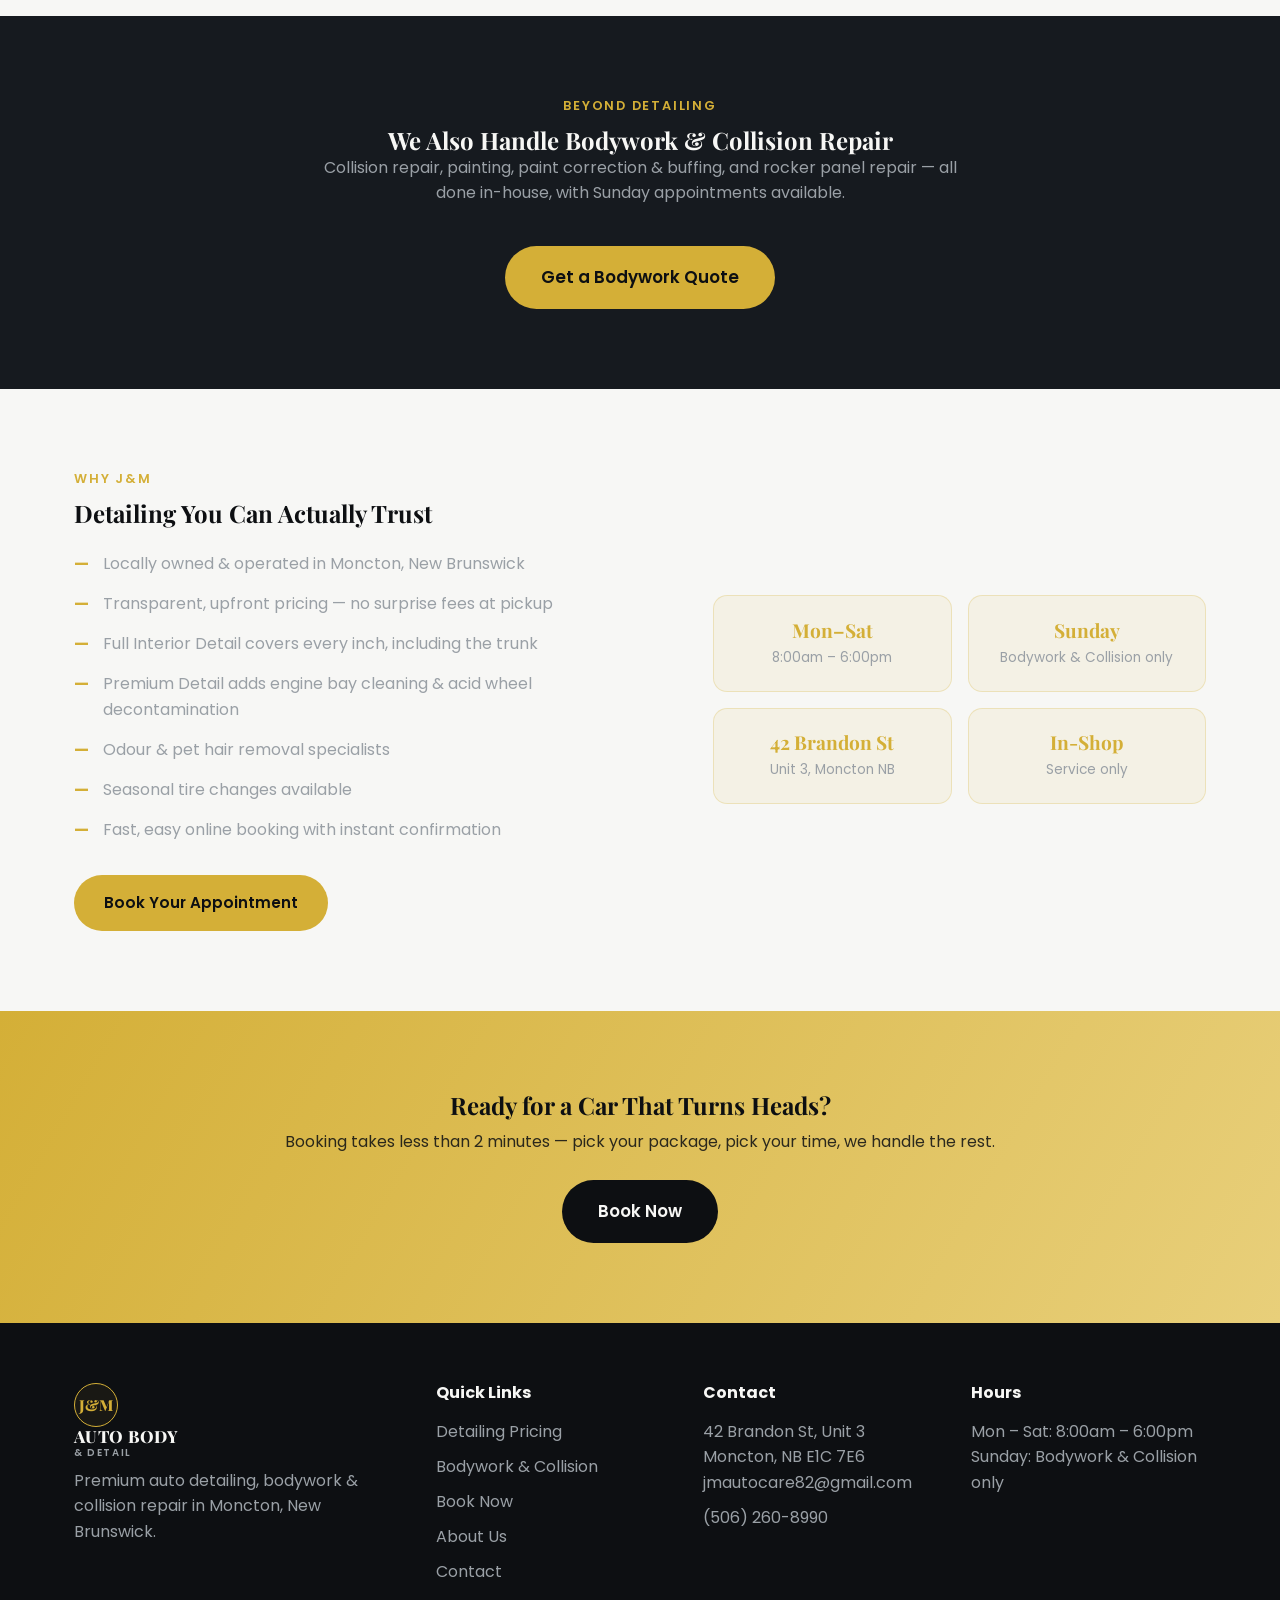
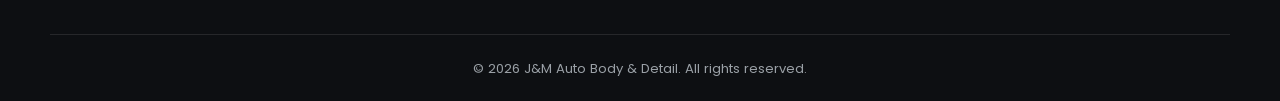
==== commit 1ef60c13: "Add Detailing/Bodywork toggle on Book Now, redesign bodywork quote form into clear steps with clicka" ====
--- a/index.html
+++ b/index.html
@@ -4,7 +4,7 @@
 <meta charset="UTF-8">
 <meta name="viewport" content="width=device-width, initial-scale=1.0">
 <title>J&M Auto Body & Detail | Detailing, Bodywork & Collision Repair in Moncton, NB</title>
-<meta name="description" content="J&M Auto Body & Detail offers professional car detailing, collision repair, painting, and paint correction in Moncton, New Brunswick.">
+<meta name="description" content="J&M Auto Body & Detail offers professional car detailing, collision repair, painting, and paint correction in Moncton, New Brunswick. Open Sundays for bodywork.">
 <link rel="stylesheet" href="style.css">
 <link rel="preconnect" href="https://fonts.googleapis.com">
 <link href="https://fonts.googleapis.com/css2?family=Poppins:wght@400;500;600;700;800&family=Playfair+Display:wght@700;800&display=swap" rel="stylesheet">
@@ -46,7 +46,7 @@
     <div class="hero-trust">
       <div class="trust-item"><strong>4.7&#9733;</strong><span>Rated locally</span></div>
       <div class="trust-item"><strong>500+</strong><span>Vehicles serviced</span></div>
-      <div class="trust-item"><strong>100%</strong><span>Satisfaction focus</span></div>
+      <div class="trust-item"><strong>7 Days</strong><span>Bodywork available Sundays too</span></div>
     </div>
   </div>
 </section>
@@ -87,7 +87,7 @@
   <div class="container">
     <p class="eyebrow center">Beyond Detailing</p>
     <h2 class="center">We Also Handle Bodywork &amp; Collision Repair</h2>
-    <p class="section-sub center" style="color:var(--grey);">Collision repair, painting, paint correction &amp; buffing, and rocker panel repair &mdash; all done in-house.</p>
+    <p class="section-sub center" style="color:var(--grey);">Collision repair, painting, paint correction &amp; buffing, and rocker panel repair &mdash; all done in-house, with Sunday appointments available.</p>
     <div class="center">
       <a href="bodywork.html" class="btn btn-primary btn-lg">Get a Bodywork Quote</a>
     </div>
@@ -112,9 +112,9 @@
     </div>
     <div class="why-stats">
       <div class="stat-box"><h3>Mon&ndash;Sat</h3><p>8:00am &ndash; 6:00pm</p></div>
+      <div class="stat-box"><h3>Sunday</h3><p>Bodywork &amp; Collision only</p></div>
       <div class="stat-box"><h3>42 Brandon St</h3><p>Unit 3, Moncton NB</p></div>
       <div class="stat-box"><h3>In-Shop</h3><p>Service only</p></div>
-      <div class="stat-box"><h3>Est. Local</h3><p>Detailing business</p></div>
     </div>
   </div>
 </section>
@@ -156,7 +156,7 @@
     <div>
       <h4>Hours</h4>
       <p>Mon &ndash; Sat: 8:00am &ndash; 6:00pm</p>
-      <p>Sunday: Closed</p>
+      <p>Sunday: Bodywork &amp; Collision only</p>
     </div>
   </div>
   <div class="container footer-bottom">
--- a/style.css
+++ b/style.css
@@ -60,9 +60,7 @@
   display:flex;align-items:center;justify-content:space-between;
   padding:16px 24px;
 }
-.logo{
-  display:flex;align-items:center;gap:12px;
-}
+.logo{display:flex;align-items:center;gap:12px;}
 .logo-mark{
   width:44px;height:44px;flex-shrink:0;
   border:1.5px solid var(--gold);
@@ -138,9 +136,13 @@
   padding:2rem;
   position:relative;
   transition:transform .25s ease, box-shadow .25s ease;
+  display:block;
 }
 .service-card:hover{transform:translateY(-6px);box-shadow:var(--shadow);}
 .service-card.featured{border:2px solid var(--gold);}
+.service-card-link{cursor:pointer;color:inherit;}
+.service-card-link:hover{border-color:var(--gold);}
+.card-cta{display:inline-block;margin-top:1rem;color:var(--gold);font-weight:700;font-size:.88rem;}
 .card-badge{
   width:52px;height:52px;
   border:1.5px solid var(--gold);
@@ -182,6 +184,19 @@
 .tag{background:var(--gold);color:var(--charcoal);font-size:.65rem;padding:3px 10px;border-radius:999px;margin-left:8px;text-transform:uppercase;font-weight:700;}
 .mobile-note{background:var(--charcoal-2);color:var(--white);border-radius:var(--radius);padding:1.8rem;}
 .mobile-note h3{color:var(--gold);margin-bottom:.5rem;}
+
+/* Service type toggle (booking page) */
+.service-toggle{display:flex;gap:1rem;margin-bottom:2.5rem;flex-wrap:wrap;}
+.toggle-btn{
+  flex:1;min-width:220px;padding:16px 20px;border-radius:12px;
+  border:2px solid #e6e6e2;background:var(--white);
+  font-weight:600;font-size:1rem;cursor:pointer;
+  transition:all .2s ease;color:var(--charcoal);
+}
+.toggle-btn.active{border-color:var(--gold);background:rgba(212,175,55,.08);color:var(--charcoal);}
+.toggle-btn:hover{border-color:var(--gold);}
+.service-panel{display:block;}
+
 .booking-layout{display:grid;grid-template-columns:2.2fr 1fr;gap:2.5rem;align-items:start;}
 .booking-form{background:var(--white);border:1px solid #e6e6e2;border-radius:var(--radius);padding:2rem;}
 .form-grid{display:grid;grid-template-columns:1fr 1fr;gap:1.2rem;}
@@ -216,6 +231,25 @@
 .booking-sidebar hr{border:none;border-top:1px solid rgba(255,255,255,.15);margin:1.2rem 0;}
 .sidebar-phone a{font-size:1.3rem;color:var(--gold);font-weight:700;}
 @media(max-width:900px){.booking-layout{grid-template-columns:1fr;}.form-grid{grid-template-columns:1fr;}}
+
+/* Quote form (bodywork page) with step fieldsets */
+.quote-form{max-width:820px;margin:0 auto;background:var(--white);border-radius:var(--radius);padding:2.5rem;color:var(--charcoal);}
+.quote-step{border:none;border-top:1px solid #e6e6e2;padding:1.8rem 0 0;margin:0 0 1.8rem;}
+.quote-step:first-of-type{border-top:none;padding-top:0;}
+.quote-step legend{
+  display:flex;align-items:center;gap:.6rem;
+  font-family:'Playfair Display',serif;font-weight:800;font-size:1.15rem;
+  margin-bottom:1.2rem;padding:0;color:var(--charcoal);
+}
+.step-num{
+  width:30px;height:30px;border-radius:50%;
+  background:var(--gold);color:var(--charcoal);
+  display:flex;align-items:center;justify-content:center;
+  font-size:.95rem;font-weight:800;flex-shrink:0;
+}
+.step-optional{font-size:.75rem;font-weight:500;color:var(--grey);text-transform:none;letter-spacing:0;font-family:'Poppins',sans-serif;}
+.quote-form button{margin-top:0;}
+
 .about-content{max-width:900px;margin:0 auto;}
 .about-content p{margin-bottom:1.2rem;color:#3a3a3a;}
 .contact-grid{display:grid;grid-template-columns:1fr 1.3fr;gap:2.5rem;align-items:start;}
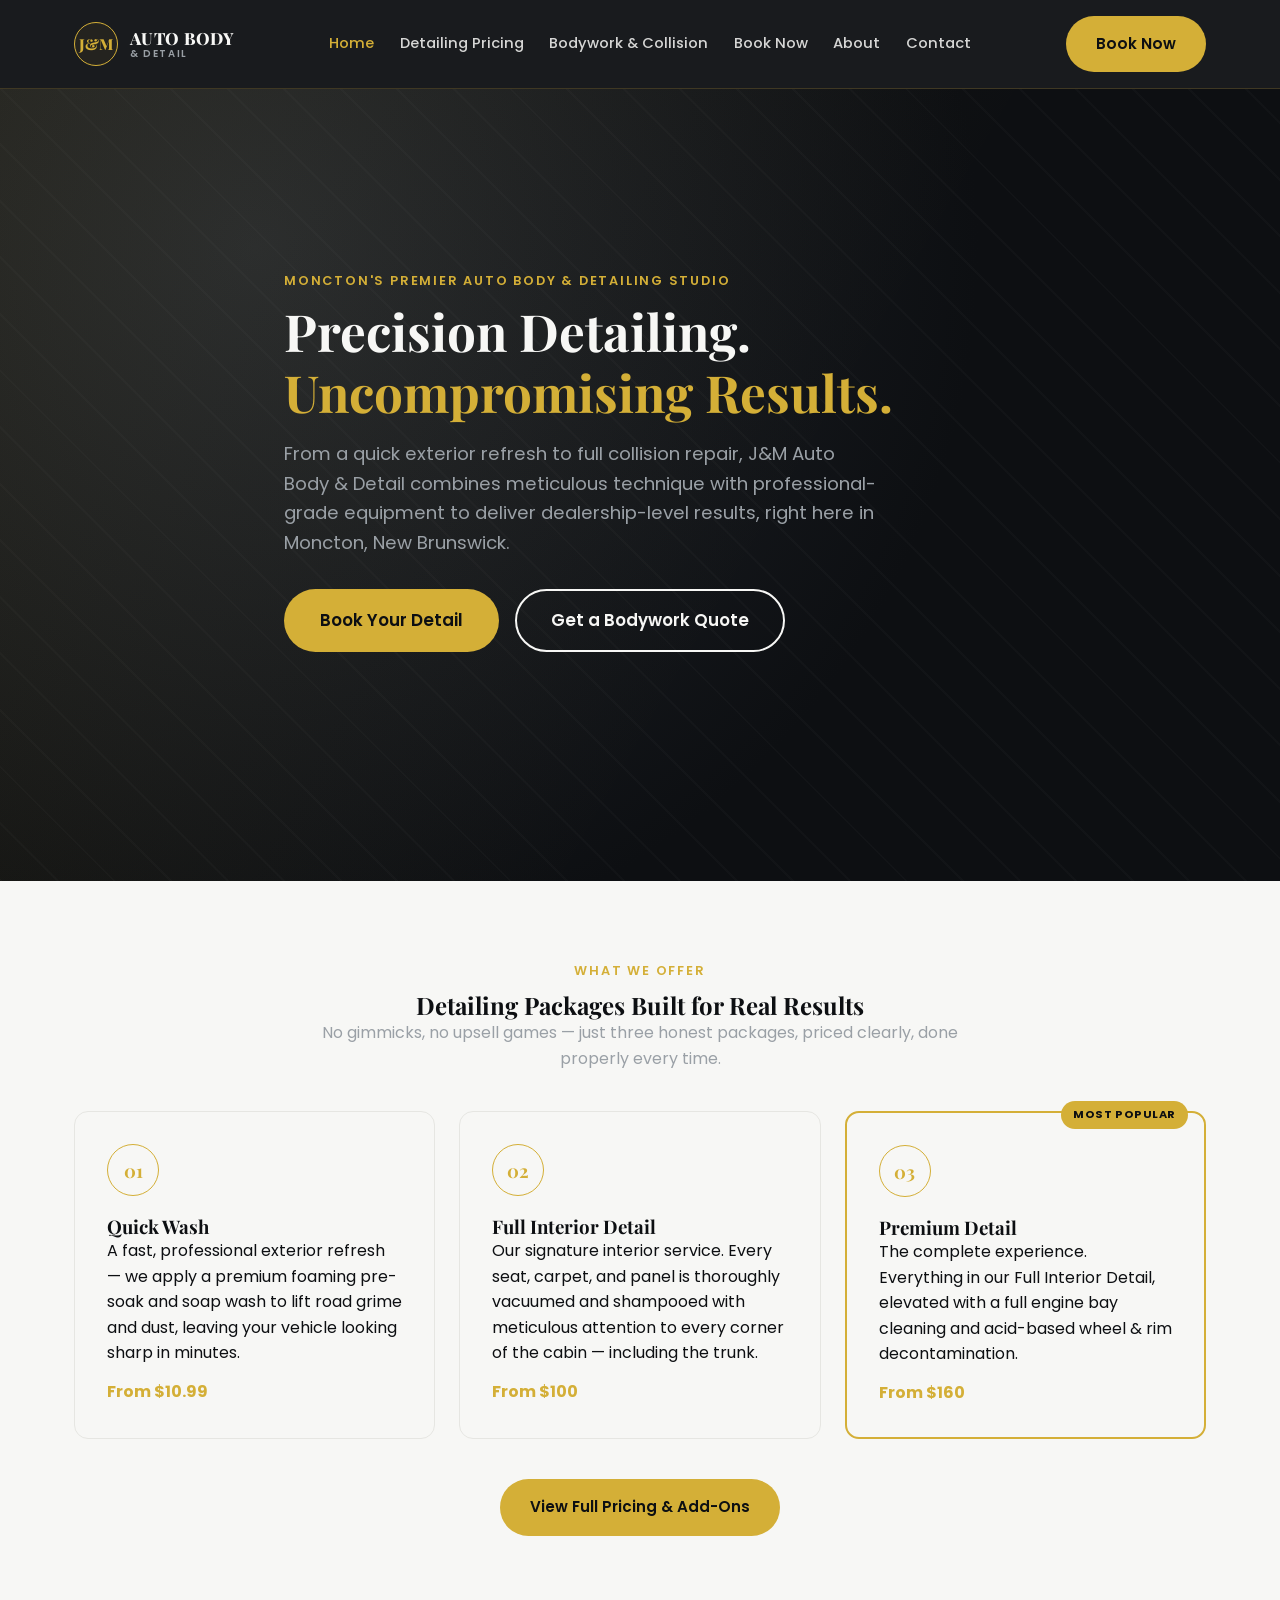
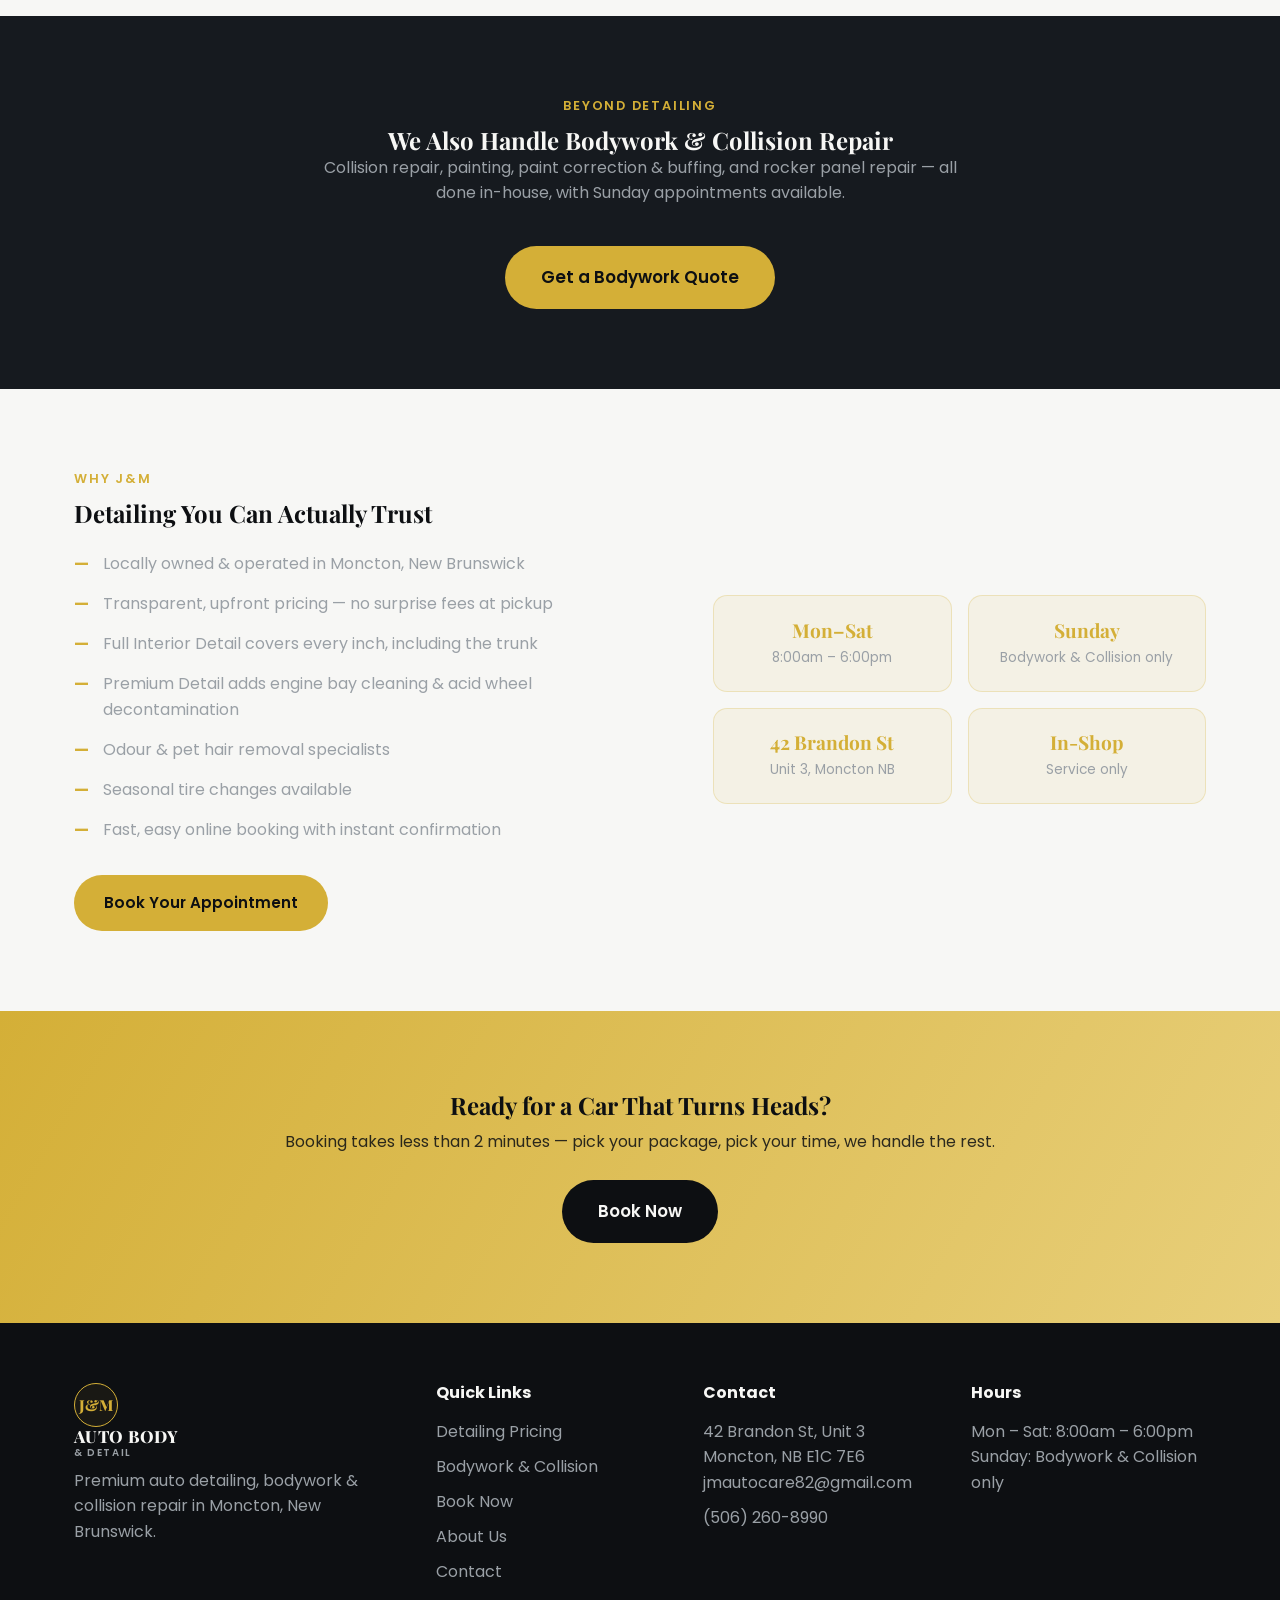
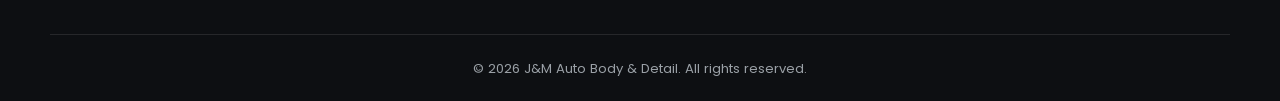
==== commit 3a87ac46: "Remove hero trust stats row (ratings, vehicle count, Sunday callout)" ====
--- a/index.html
+++ b/index.html
@@ -42,11 +42,6 @@
     <div class="hero-actions">
       <a href="booking.html" class="btn btn-primary btn-lg">Book Your Detail</a>
       <a href="bodywork.html" class="btn btn-outline btn-lg">Get a Bodywork Quote</a>
-    </div>
-    <div class="hero-trust">
-      <div class="trust-item"><strong>4.7&#9733;</strong><span>Rated locally</span></div>
-      <div class="trust-item"><strong>500+</strong><span>Vehicles serviced</span></div>
-      <div class="trust-item"><strong>7 Days</strong><span>Bodywork available Sundays too</span></div>
     </div>
   </div>
 </section>
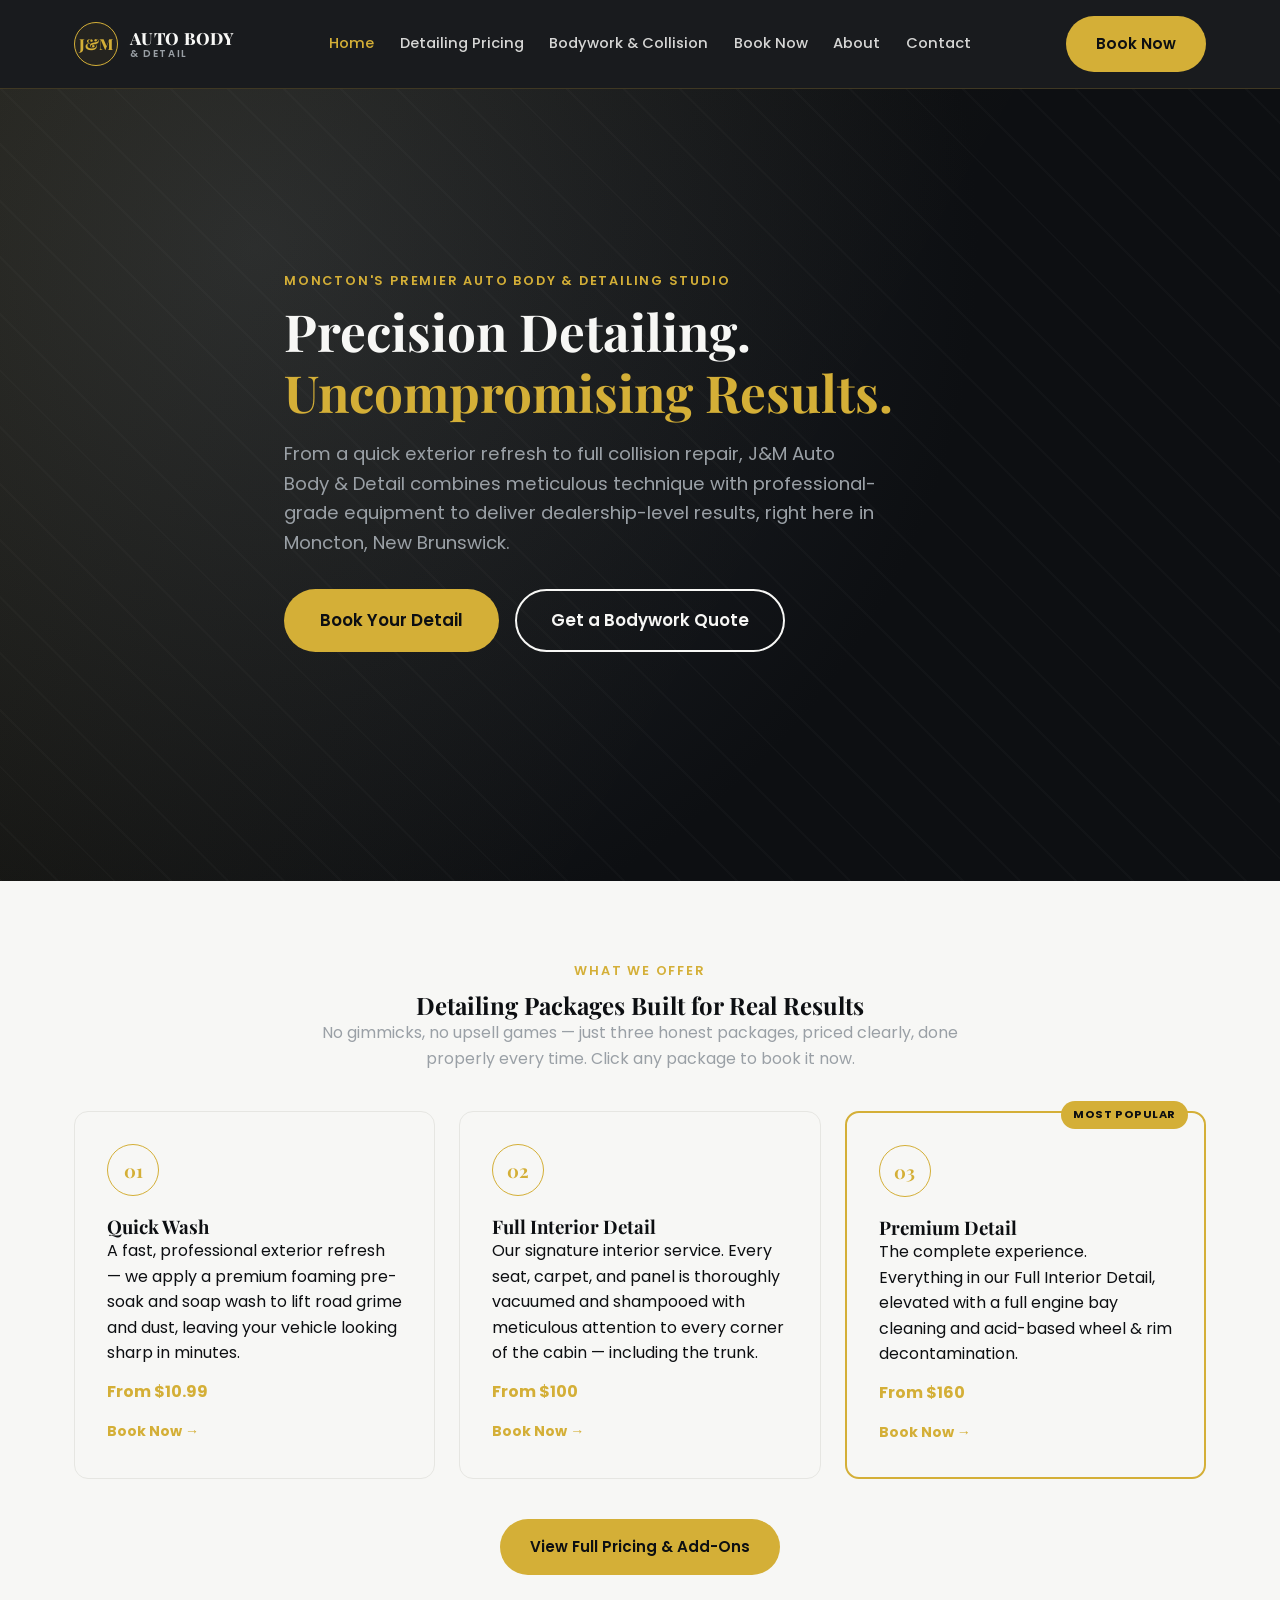
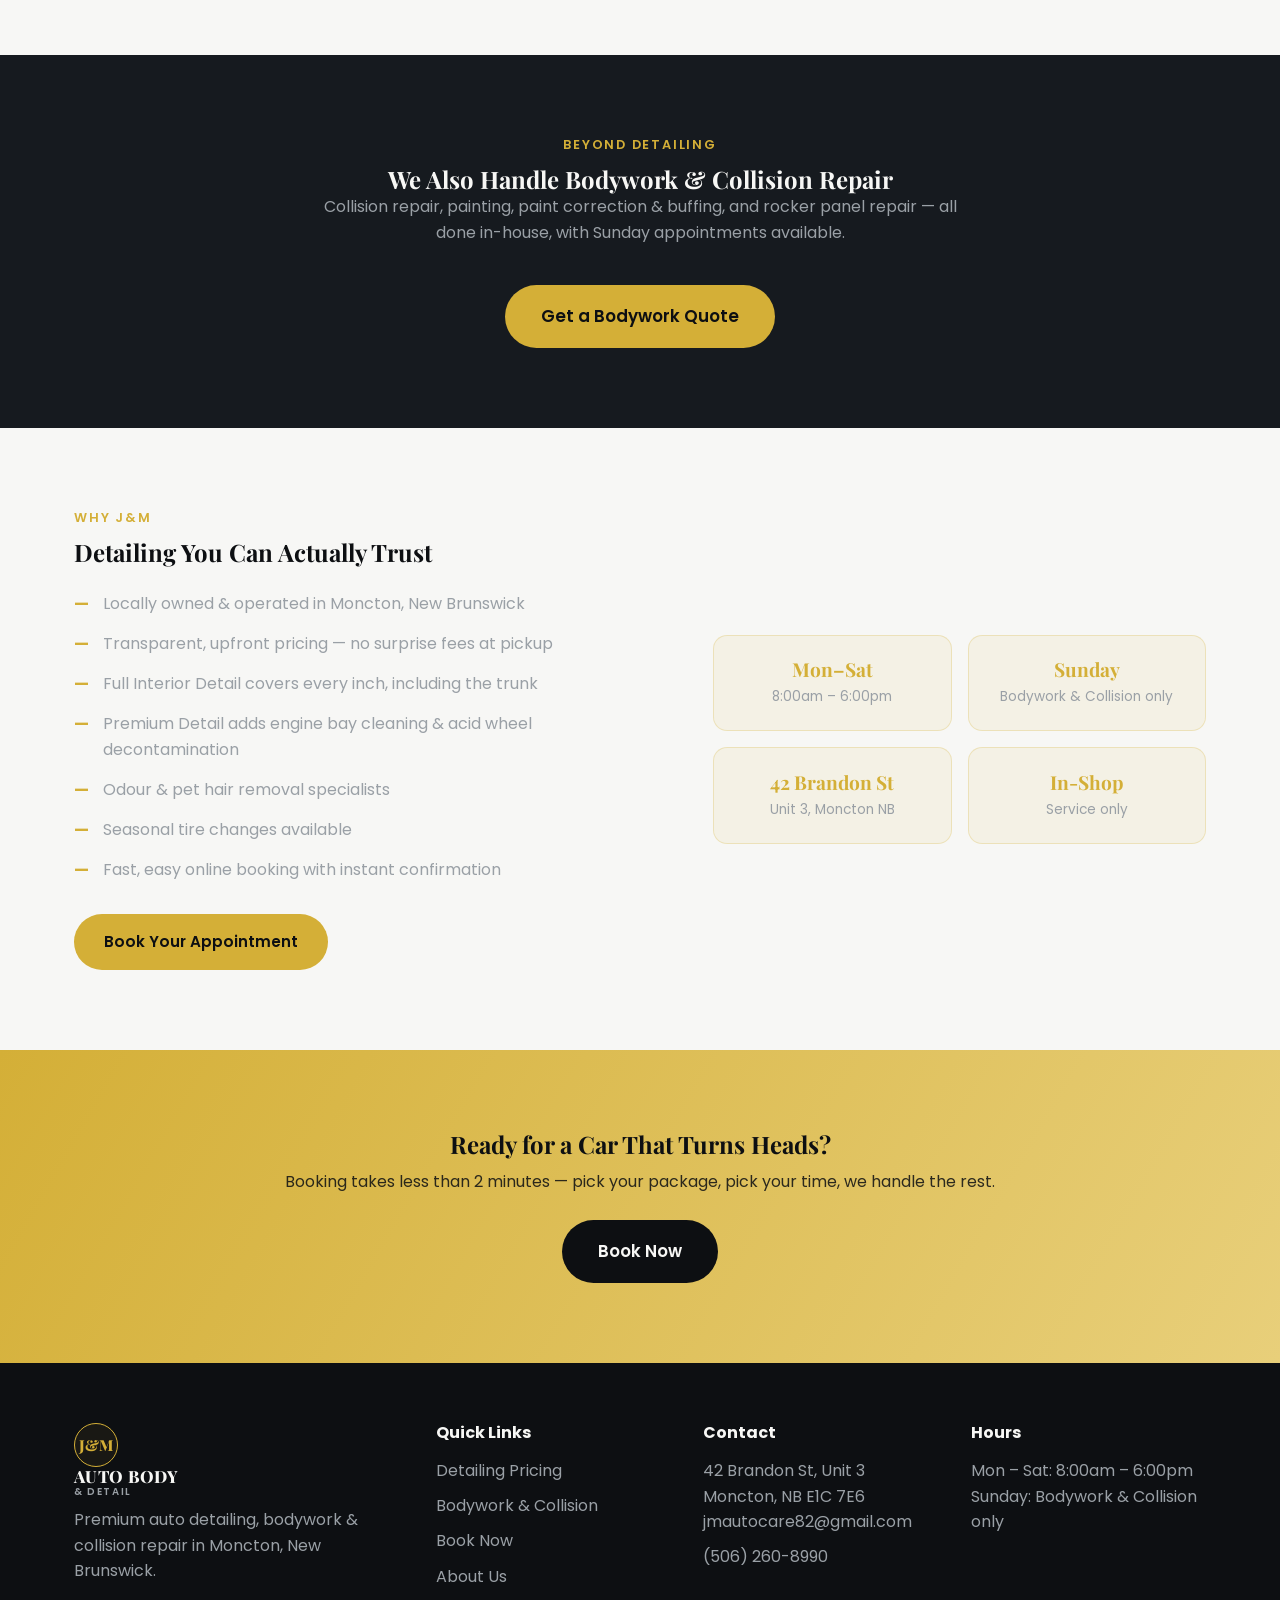
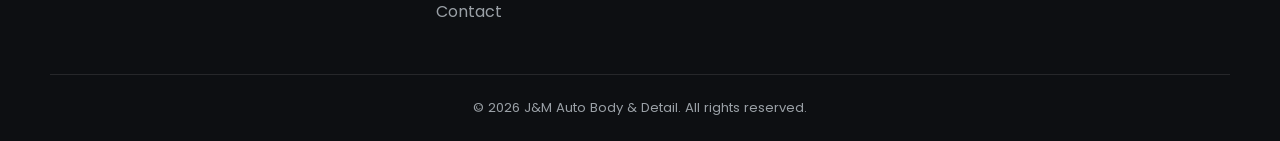
==== commit 6d026cb6: "Make What We Offer package cards clickable links to booking page" ====
--- a/index.html
+++ b/index.html
@@ -50,27 +50,30 @@
   <div class="container">
     <p class="eyebrow center">What We Offer</p>
     <h2 class="center">Detailing Packages Built for Real Results</h2>
-    <p class="section-sub center">No gimmicks, no upsell games &mdash; just three honest packages, priced clearly, done properly every time.</p>
+    <p class="section-sub center">No gimmicks, no upsell games &mdash; just three honest packages, priced clearly, done properly every time. Click any package to book it now.</p>
     <div class="cards-grid">
-      <div class="service-card">
+      <a href="booking.html" class="service-card service-card-link">
         <div class="card-badge">01</div>
         <h3>Quick Wash</h3>
         <p>A fast, professional exterior refresh &mdash; we apply a premium foaming pre-soak and soap wash to lift road grime and dust, leaving your vehicle looking sharp in minutes.</p>
         <p class="price-from">From $10.99</p>
-      </div>
-      <div class="service-card">
+        <span class="card-cta">Book Now &rarr;</span>
+      </a>
+      <a href="booking.html" class="service-card service-card-link">
         <div class="card-badge">02</div>
         <h3>Full Interior Detail</h3>
         <p>Our signature interior service. Every seat, carpet, and panel is thoroughly vacuumed and shampooed with meticulous attention to every corner of the cabin &mdash; including the trunk.</p>
         <p class="price-from">From $100</p>
-      </div>
-      <div class="service-card featured">
+        <span class="card-cta">Book Now &rarr;</span>
+      </a>
+      <a href="booking.html" class="service-card service-card-link featured">
         <div class="badge">Most Popular</div>
         <div class="card-badge">03</div>
         <h3>Premium Detail</h3>
         <p>The complete experience. Everything in our Full Interior Detail, elevated with a full engine bay cleaning and acid-based wheel &amp; rim decontamination.</p>
         <p class="price-from">From $160</p>
-      </div>
+        <span class="card-cta">Book Now &rarr;</span>
+      </a>
     </div>
     <div class="center" style="margin-top:2.5rem;">
       <a href="services.html" class="btn btn-primary">View Full Pricing &amp; Add-Ons</a>
